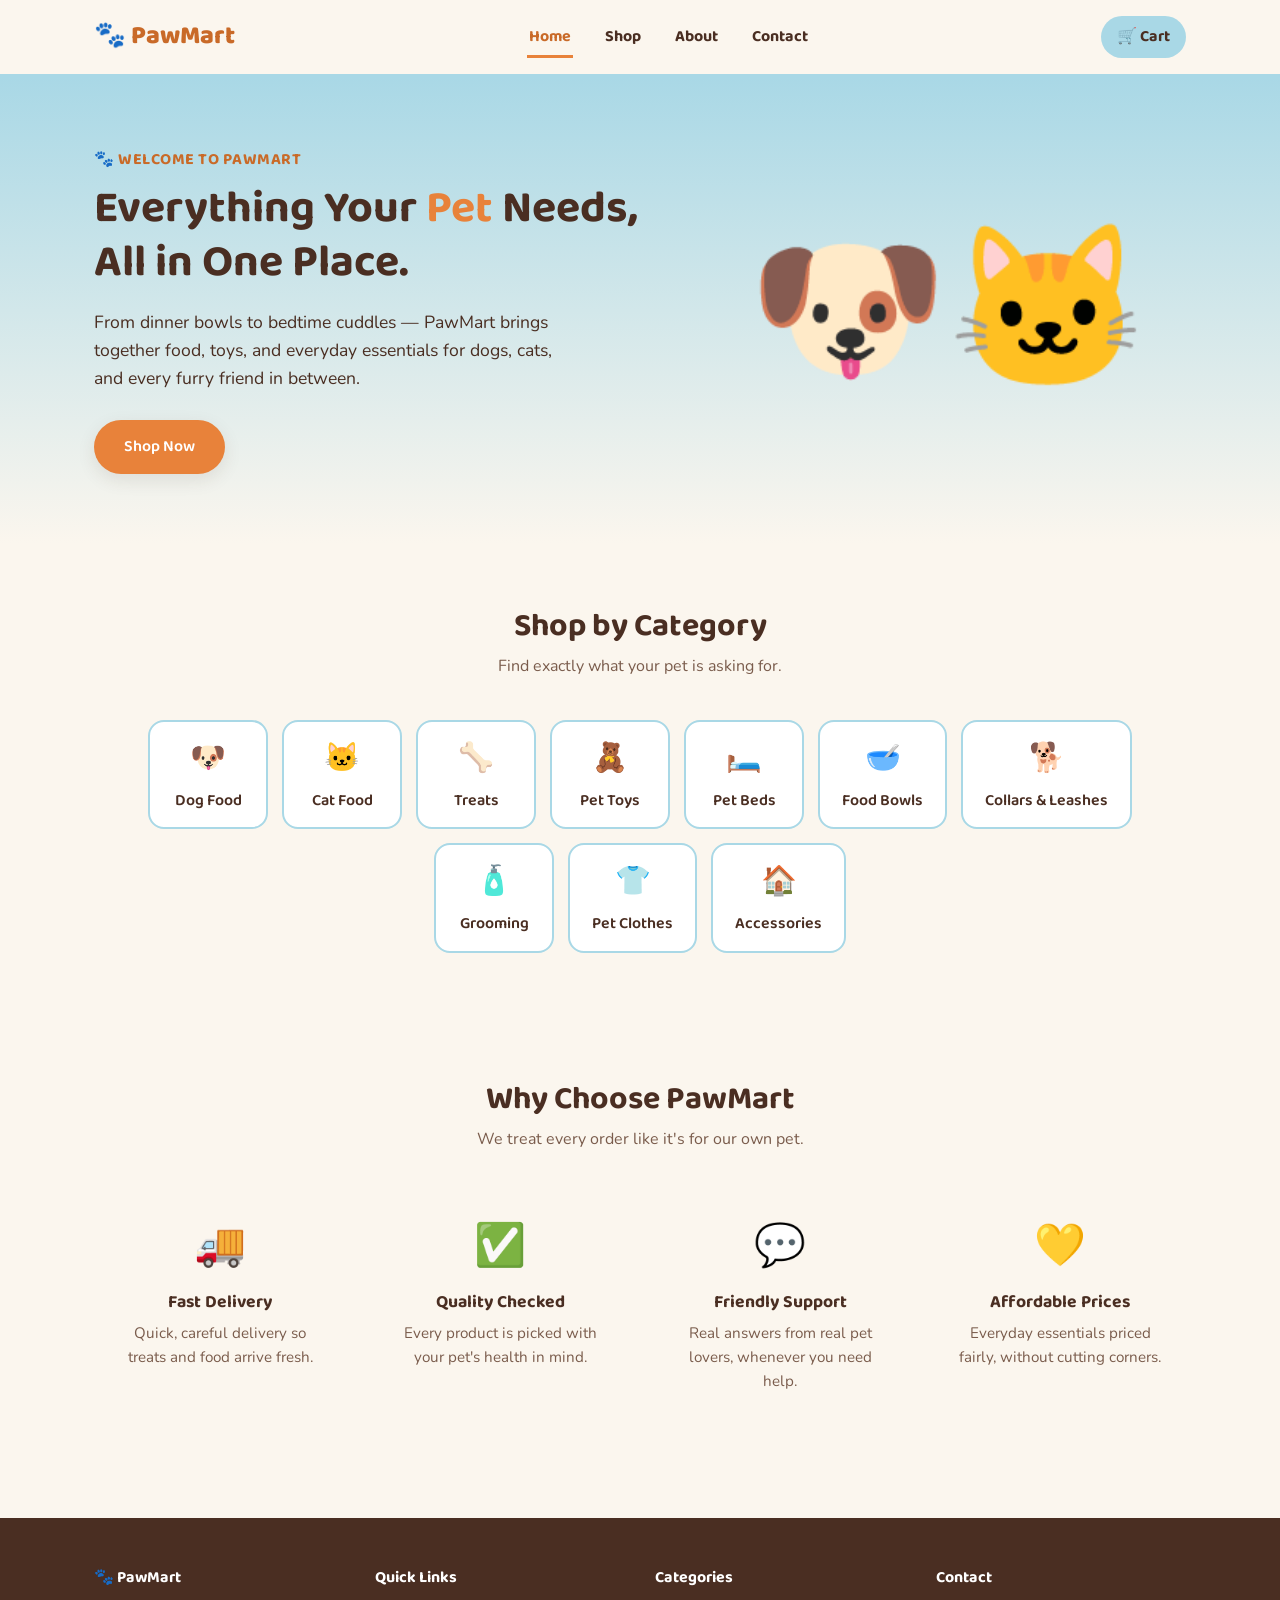
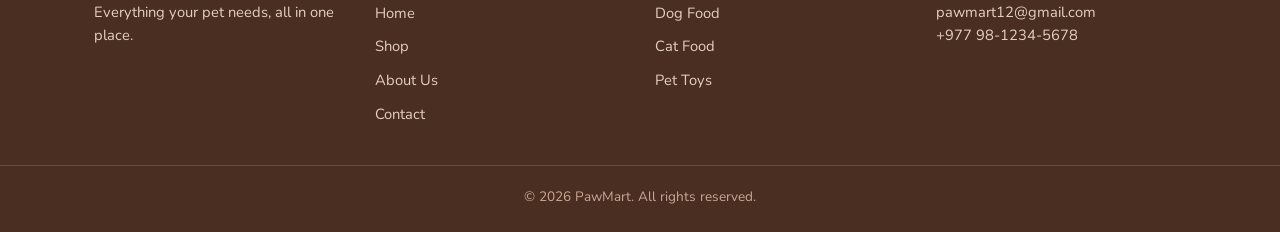
==== pawmart/index.html @ b9781768 "neharika" ====
<!DOCTYPE html>
<html lang="en">
<head>
<meta charset="UTF-8">
<meta name="viewport" content="width=device-width, initial-scale=1.0">
<title>PawMart — Everything Your Pet Needs</title>
<link rel="stylesheet" href="css/style.css">
</head>
<body>

<nav class="navbar">
  <div class="container">
    <a href="index.html" class="logo">🐾 PawMart</a>
    <ul class="nav-links">
      <li><a href="index.html" class="active">Home</a></li>
      <li><a href="products.html">Shop</a></li>
      <li><a href="about.html">About</a></li>
      <li><a href="contact.html">Contact</a></li>
    </ul>
    <a href="cart.html" class="nav-cart">🛒 Cart</a>
    <button class="nav-toggle" aria-label="Toggle menu">☰</button>
  </div>
</nav>

<section class="hero">
  <div class="container">
    <div class="hero-copy">
      <span class="hero-eyebrow">🐾 WELCOME TO PAWMART</span>
      <h1>Everything Your <span>Pet</span> Needs, All in One Place.</h1>
      <p>From dinner bowls to bedtime cuddles — PawMart brings together food, toys, and everyday essentials for dogs, cats, and every furry friend in between.</p>
      <a href="products.html" class="btn btn-primary">Shop Now</a>
    </div>
    <div class="hero-visual">🐶🐱</div>
  </div>
</section>

<section class="section">
  <div class="container">
    <h2 class="section-title">Shop by Category</h2>
    <p class="section-subtitle">Find exactly what your pet is asking for.</p>
    <div class="categories">
      <div class="category-chip"><span class="cat-icon">🐶</span>Dog Food</div>
      <div class="category-chip"><span class="cat-icon">🐱</span>Cat Food</div>
      <div class="category-chip"><span class="cat-icon">🦴</span>Treats</div>
      <div class="category-chip"><span class="cat-icon">🧸</span>Pet Toys</div>
      <div class="category-chip"><span class="cat-icon">🛏️</span>Pet Beds</div>
      <div class="category-chip"><span class="cat-icon">🥣</span>Food Bowls</div>
      <div class="category-chip"><span class="cat-icon">🐕</span>Collars & Leashes</div>
      <div class="category-chip"><span class="cat-icon">🧴</span>Grooming</div>
      <div class="category-chip"><span class="cat-icon">👕</span>Pet Clothes</div>
      <div class="category-chip"><span class="cat-icon">🏠</span>Accessories</div>
    </div>
  </div>
</section>



<section class="section">
  <div class="container">
    <h2 class="section-title">Why Choose PawMart</h2>
    <p class="section-subtitle">We treat every order like it's for our own pet.</p>
    <div class="features">
      <div class="feature-card">
        <div class="feature-icon">🚚</div>
        <h3>Fast Delivery</h3>
        <p>Quick, careful delivery so treats and food arrive fresh.</p>
      </div>
      <div class="feature-card">
        <div class="feature-icon">✅</div>
        <h3>Quality Checked</h3>
        <p>Every product is picked with your pet's health in mind.</p>
      </div>
      <div class="feature-card">
        <div class="feature-icon">💬</div>
        <h3>Friendly Support</h3>
        <p>Real answers from real pet lovers, whenever you need help.</p>
      </div>
      <div class="feature-card">
        <div class="feature-icon">💛</div>
        <h3>Affordable Prices</h3>
        <p>Everyday essentials priced fairly, without cutting corners.</p>
      </div>
    </div>
  </div>
</section>

<footer class="footer">
  <div class="container">
    <div>
      <h4>🐾 PawMart</h4>
      <p>Everything your pet needs, all in one place.</p>
    </div>
    <div>
      <h4>Quick Links</h4>
      <ul>
        <li><a href="index.html">Home</a></li>
        <li><a href="products.html">Shop</a></li>
        <li><a href="about.html">About Us</a></li>
        <li><a href="contact.html">Contact</a></li>
      </ul>
    </div>
    <div>
      <h4>Categories</h4>
      <ul>
        <li><a href="products.html">Dog Food</a></li>
        <li><a href="products.html">Cat Food</a></li>
        <li><a href="products.html">Pet Toys</a></li>
      </ul>
    </div>
    <div>
      <h4>Contact</h4>
      <p>pawmart12@gmail.com</p>
      <p>+977 98-1234-5678</p>
    </div>
  </div>
  <div class="footer-bottom">© 2026 PawMart. All rights reserved.</div>
</footer>

<script src="js/script.js"></script>
</body>
</html>
---- pawmart/css/style.css ----
/* ==========================================================================
   1. Variables & Global Reset
   ========================================================================== */
@import url('https://fonts.googleapis.com/css2?family=Baloo+2:wght@500;600;700;800&family=Nunito:wght@400;600;700;800&display=swap');

:root {
  --color-primary: #E8823A;
  --color-primary-dark: #C96A28;
  --color-bg: #FBF6EE;
  --color-secondary: #A9D8E6;
  --color-secondary-dark: #7FBFD3;
  --color-text: #4A2E22;
  --color-white: #FFFFFF;
  --radius: 16px;
  --shadow: 0 6px 18px rgba(74, 46, 34, 0.10);
  --shadow-hover: 0 10px 24px rgba(74, 46, 34, 0.16);
}

*,
*::before,
*::after {
  box-sizing: border-box;
  margin: 0;
  padding: 0;
}

html {
  scroll-behavior: smooth;
}

body {
  font-family: 'Nunito', sans-serif;
  background-color: var(--color-bg);
  color: var(--color-text);
  line-height: 1.6;
}

h1, h2, h3, h4 {
  font-family: 'Baloo 2', sans-serif;
  font-weight: 700;
  line-height: 1.2;
}

a {
  color: inherit;
  text-decoration: none;
}

ul {
  list-style: none;
}

img, svg {
  display: block;
  max-width: 100%;
}

.container {
  max-width: 1140px;
  margin: 0 auto;
  padding: 0 24px;
}

/* ==========================================================================
   2. Buttons
   ========================================================================== */
.btn {
  display: inline-block;
  padding: 14px 30px;
  border: none;
  border-radius: 999px;
  font-family: 'Baloo 2', sans-serif;
  font-size: 1rem;
  font-weight: 600;
  cursor: pointer;
  transition: transform 0.15s ease, box-shadow 0.15s ease, background-color 0.15s ease;
}

.btn:focus-visible {
  outline: 3px solid var(--color-secondary-dark);
  outline-offset: 2px;
}

.btn-primary {
  background-color: var(--color-primary);
  color: var(--color-white);
  box-shadow: var(--shadow);
}

.btn-primary:hover {
  background-color: var(--color-primary-dark);
  box-shadow: var(--shadow-hover);
  transform: translateY(-2px);
}

.btn-outline {
  background-color: transparent;
  color: var(--color-primary);
  border: 2px solid var(--color-primary);
}

.btn-outline:hover {
  background-color: var(--color-primary);
  color: var(--color-white);
}

.btn-small {
  width: 100%;
  padding: 9px 18px;
  font-size: 0.9rem;
}

/* ==========================================================================
   3. Navigation Bar
   ========================================================================== */
.navbar {
  position: sticky;
  top: 0;
  z-index: 100;
  background-color: var(--color-bg);
  border-bottom: 3px solid var(--color-secondary);
}

.navbar .container {
  position: relative;
  display: flex;
  align-items: center;
  justify-content: space-between;
  padding-top: 16px;
  padding-bottom: 16px;
}

.logo {
  display: flex;
  align-items: center;
  gap: 6px;
  font-family: 'Baloo 2', sans-serif;
  font-size: 1.6rem;
  font-weight: 800;
  color: var(--color-primary-dark);
}

.nav-links {
  display: flex;
  gap: 30px;
  font-family: 'Baloo 2', sans-serif;
  font-weight: 700;
}

.nav-links a {
  padding: 6px 2px;
  border-bottom: 3px solid transparent;
  transition: border-color 0.15s ease, color 0.15s ease;
}

.nav-links a:hover,
.nav-links a.active {
  border-color: var(--color-primary);
  color: var(--color-primary-dark);
}

.nav-cart {
  display: flex;
  align-items: center;
  gap: 8px;
  padding: 8px 16px;
  border-radius: 999px;
  background-color: var(--color-secondary);
  font-family: 'Baloo 2', sans-serif;
  font-weight: 700;
}

.nav-toggle {
  display: none;
}

@media (max-width: 760px) {
  .nav-links {
    display: none;
  }

  .nav-toggle {
    display: block;
    border: none;
    background: none;
    font-size: 1.6rem;
    cursor: pointer;
  }

  .navbar.open .nav-links {
    position: absolute;
    top: 100%;
    right: 0;
    left: 0;
    display: flex;
    flex-direction: column;
    gap: 16px;
    padding: 20px 24px;
    background-color: var(--color-bg);
    border-bottom: 3px solid var(--color-secondary);
  }
}

/* ==========================================================================
   4. Hero & Common Sections
   ========================================================================== */
.hero {
  padding: 70px 0;
  background: linear-gradient(180deg, var(--color-secondary) 0%, var(--color-bg) 100%);
}

.hero .container {
  display: flex;
  flex-wrap: wrap;
  align-items: center;
  gap: 40px;
}

.hero-copy {
  flex: 1 1 420px;
}

.hero-eyebrow {
  display: block;
  margin-bottom: 10px;
  font-family: 'Baloo 2', sans-serif;
  font-weight: 700;
  letter-spacing: 0.5px;
  color: var(--color-primary-dark);
}

.hero h1 {
  margin-bottom: 18px;
  font-size: 2.8rem;
  color: var(--color-text);
}

.hero h1 span {
  color: var(--color-primary);
}

.hero p {
  max-width: 480px;
  margin-bottom: 28px;
  font-size: 1.1rem;
}

.hero-visual {
  flex: 1 1 320px;
  font-size: 10rem;
  line-height: 1;
  text-align: center;
}

.section {
  padding: 64px 0;
}

.section-title {
  margin-bottom: 8px;
  font-size: 2rem;
  text-align: center;
}

.section-subtitle {
  margin-bottom: 40px;
  color: #7A5C4C;
  text-align: center;
}

/* ==========================================================================
   5. Categories & Products
   ========================================================================== */
.categories {
  display: flex;
  flex-wrap: wrap;
  justify-content: center;
  gap: 14px;
}

.category-chip {
  min-width: 120px;
  padding: 14px 22px;
  border: 2px solid var(--color-secondary);
  border-radius: var(--radius);
  background-color: var(--color-white);
  font-family: 'Baloo 2', sans-serif;
  font-weight: 600;
  text-align: center;
  cursor: pointer;
  transition: all 0.15s ease;
}

.category-chip .cat-icon {
  display: block;
  margin-bottom: 6px;
  font-size: 1.8rem;
}

.category-chip:hover,
.category-chip.active {
  border-color: var(--color-primary);
  background-color: #FFF3E9;
  transform: translateY(-3px);
}

.filter-bar {
  display: flex;
  flex-wrap: wrap;
  justify-content: center;
  gap: 12px;
  margin-bottom: 36px;
}

.filter-btn {
  padding: 8px 18px;
  border: 2px solid var(--color-secondary);
  border-radius: 999px;
  background-color: var(--color-white);
  font-family: 'Baloo 2', sans-serif;
  font-weight: 600;
  cursor: pointer;
}

.filter-btn.active,
.filter-btn:hover {
  border-color: var(--color-primary);
  background-color: var(--color-primary);
  color: var(--color-white);
}

.product-grid {
  display: grid;
  grid-template-columns: repeat(auto-fill, minmax(230px, 1fr));
  gap: 24px;
}

.product-card {
  display: flex;
  flex-direction: column;
  overflow: hidden;
  border-radius: var(--radius);
  background-color: var(--color-white);
  box-shadow: var(--shadow);
  transition: transform 0.15s ease, box-shadow 0.15s ease;
}

.product-card:hover {
  box-shadow: var(--shadow-hover);
  transform: translateY(-4px);
}

.product-thumb {
  padding: 30px 0;
  background-color: var(--color-secondary);
  font-size: 4.5rem;
  text-align: center;
}

.product-info {
  display: flex;
  flex: 1;
  flex-direction: column;
  gap: 6px;
  padding: 16px 18px 20px;
}

.product-cat {
  font-size: 0.78rem;
  font-weight: 700;
  letter-spacing: 0.5px;
  text-transform: uppercase;
  color: var(--color-primary-dark);
}

.product-name {
  font-family: 'Baloo 2', sans-serif;
  font-size: 1.05rem;
}

.product-price {
  margin: 4px 0 10px;
  font-size: 1.15rem;
  font-weight: 800;
  color: var(--color-text);
}

.product-info .btn {
  margin-top: auto;
}

.product-name-link:hover {
  color: var(--color-primary-dark);
}

.features {
  display: grid;
  grid-template-columns: repeat(auto-fit, minmax(220px, 1fr));
  gap: 28px;
}

.feature-card {
  padding: 20px;
  text-align: center;
}

.feature-icon {
  margin-bottom: 12px;
  font-size: 2.6rem;
}

.feature-card h3 {
  margin-bottom: 8px;
  font-size: 1.1rem;
}

.feature-card p {
  font-size: 0.95rem;
  color: #7A5C4C;
}

/* ==========================================================================
   6. Product Detail Page
   ========================================================================== */
.page-header {
  padding: 44px 0;
  background-color: var(--color-secondary);
  text-align: center;
}

.page-header h1 {
  font-size: 2.2rem;
}

.page-header p {
  margin-top: 8px;
  color: #3F5A62;
}

.product-detail {
  display: flex;
  flex-wrap: wrap;
  align-items: flex-start;
  gap: 50px;
}

.product-detail-image {
  flex: 1 1 320px;
  padding: 60px 0;
  border-radius: var(--radius);
  background-color: var(--color-secondary);
  font-size: 9rem;
  text-align: center;
}

.product-detail-info {
  flex: 1 1 360px;
}

.product-detail-info .product-cat {
  display: block;
  margin-bottom: 8px;
}

.product-detail-info h1 {
  margin-bottom: 10px;
  font-size: 2rem;
}

.product-detail-price {
  margin-bottom: 18px;
  font-size: 1.8rem;
  font-weight: 800;
}

.product-detail-desc {
  margin-bottom: 24px;
  color: #5C4234;
}

.qty-row {
  display: flex;
  align-items: center;
  gap: 14px;
  margin-bottom: 24px;
}

.qty-row label {
  font-family: 'Baloo 2', sans-serif;
  font-weight: 700;
}

.qty-control {
  display: flex;
  align-items: center;
  overflow: hidden;
  border: 2px solid var(--color-secondary);
  border-radius: 999px;
}

.qty-control button {
  width: 36px;
  height: 36px;
  border: none;
  background-color: var(--color-secondary);
  font-size: 1.1rem;
  cursor: pointer;
}

.qty-control input {
  width: 48px;
  border: none;
  font-family: 'Nunito', sans-serif;
  font-size: 1rem;
  font-weight: 700;
  text-align: center;
}

/* ==========================================================================
   7. About, Contact & Components
   ========================================================================== */
.about-story {
  display: flex;
  flex-wrap: wrap;
  align-items: center;
  gap: 40px;
}

.about-story-visual {
  flex: 1 1 280px;
  font-size: 7rem;
  text-align: center;
}

.about-story-copy {
  flex: 2 1 400px;
}

.about-story-copy p {
  margin-bottom: 14px;
  color: #5C4234;
}

.mission-grid {
  display: grid;
  grid-template-columns: repeat(auto-fit, minmax(240px, 1fr));
  gap: 24px;
}

.mission-card {
  padding: 26px;
  border-radius: var(--radius);
  background-color: var(--color-white);
  box-shadow: var(--shadow);
}

.mission-card .feature-icon {
  margin-bottom: 10px;
}

.team-grid {
  display: grid;
  grid-template-columns: repeat(auto-fit, minmax(180px, 1fr));
  gap: 24px;
}

.team-card {
  text-align: center;
}

.team-avatar {
  display: flex;
  align-items: center;
  justify-content: center;
  width: 110px;
  height: 110px;
  margin: 0 auto 12px;
  border-radius: 50%;
  background-color: var(--color-secondary);
  font-size: 3rem;
}

.team-card h3 {
  font-size: 1rem;
}

.team-card p {
  font-size: 0.85rem;
  color: #7A5C4C;
}

.contact-layout {
  display: flex;
  flex-wrap: wrap;
  gap: 44px;
}

.contact-form {
  flex: 1 1 380px;
  padding: 30px;
  border-radius: var(--radius);
  background-color: var(--color-white);
  box-shadow: var(--shadow);
}

.contact-info {
  flex: 1 1 300px;
}

.form-group {
  margin-bottom: 18px;
}

.form-group label {
  display: block;
  margin-bottom: 6px;
  font-family: 'Baloo 2', sans-serif;
  font-weight: 700;
}

.form-group input,
.form-group textarea {
  width: 100%;
  padding: 12px 14px;
  border: 2px solid var(--color-secondary);
  border-radius: 10px;
  background-color: var(--color-bg);
  font-family: 'Nunito', sans-serif;
  font-size: 1rem;
}

.form-group textarea {
  min-height: 110px;
  resize: vertical;
}

.form-group input:focus,
.form-group textarea:focus {
  outline: none;
  border-color: var(--color-primary);
}

.info-item {
  display: flex;
  align-items: flex-start;
  gap: 14px;
  margin-bottom: 20px;
}

.info-item .icon {
  font-size: 1.6rem;
}

.info-item h4 {
  margin-bottom: 2px;
  font-size: 0.95rem;
}

.info-item p {
  font-size: 0.92rem;
  color: #5C4234;
}

.faq-item {
  margin-bottom: 16px;
  border-radius: 12px;
  background-color: var(--color-white);
  box-shadow: var(--shadow);
}

.faq-question {
  display: flex;
  align-items: center;
  justify-content: space-between;
  width: 100%;
  padding: 16px 20px;
  border: none;
  background: none;
  font-family: 'Baloo 2', sans-serif;
  font-size: 1rem;
  font-weight: 700;
  text-align: left;
  cursor: pointer;
}

.faq-answer {
  max-height: 0;
  overflow: hidden;
  padding: 0 20px;
  color: #5C4234;
  transition: max-height 0.2s ease, padding 0.2s ease;
}

.faq-item.open .faq-answer {
  max-height: 200px;
  padding: 0 20px 18px;
}

.faq-item.open .faq-icon {
  transform: rotate(45deg);
}

.faq-icon {
  font-size: 1.2rem;
  color: var(--color-primary);
  transition: transform 0.2s ease;
}

/* ==========================================================================
   8. Cart & Tables
   ========================================================================== */
.cart-table {
  width: 100%;
  border-collapse: collapse;
  overflow: hidden;
  border-radius: var(--radius);
  background-color: var(--color-white);
  box-shadow: var(--shadow);
}

.cart-table th {
  padding: 14px 16px;
  background-color: var(--color-secondary);
  font-family: 'Baloo 2', sans-serif;
  text-align: left;
}

.cart-table td {
  padding: 16px;
  border-bottom: 1px solid #F1E6DA;
}

.cart-product {
  display: flex;
  align-items: center;
  gap: 14px;
}

.cart-thumb {
  padding: 8px 12px;
  border-radius: 10px;
  background-color: var(--color-bg);
  font-size: 2.2rem;
}

.cart-qty {
  width: 60px;
  padding: 6px 8px;
  border: 2px solid var(--color-secondary);
  border-radius: 8px;
  text-align: center;
}

.remove-link {
  font-weight: 700;
  color: var(--color-primary-dark);
  cursor: pointer;
}

.cart-summary {
  max-width: 360px;
  margin-top: 30px;
  margin-left: auto;
  padding: 24px;
  border-radius: var(--radius);
  background-color: var(--color-white);
  box-shadow: var(--shadow);
}

.cart-summary-row {
  display: flex;
  justify-content: space-between;
  margin-bottom: 12px;
}

.cart-summary-row.total {
  margin-top: 12px;
  padding-top: 12px;
  border-top: 2px dashed var(--color-secondary);
  font-size: 1.2rem;
  font-weight: 800;
}

.cart-summary .btn {
  width: 100%;
  margin-top: 10px;
}

.empty-note {
  padding: 40px 0;
  color: #7A5C4C;
  text-align: center;
}

/* ==========================================================================
   9. Footer
   ========================================================================== */
.footer {
  margin-top: 40px;
  padding: 50px 0 24px;
  background-color: var(--color-text);
  color: #F3E7DD;
}

.footer .container {
  display: grid;
  grid-template-columns: repeat(auto-fit, minmax(200px, 1fr));
  gap: 30px;
  margin-bottom: 30px;
}

.footer h4 {
  margin-bottom: 14px;
  font-size: 1rem;
  color: var(--color-white);
}

.footer a,
.footer p {
  font-size: 0.92rem;
  color: #E4CFC0;
}

.footer ul li {
  margin-bottom: 8px;
}

.footer ul li a:hover {
  color: var(--color-primary);
}

.footer-bottom {
  padding-top: 20px;
  border-top: 1px solid #6b4a38;
  font-size: 0.85rem;
  color: #C9A794;
  text-align: center;
}

/* ==========================================================================
   10. Utilities
   ========================================================================== */
.text-center {
  text-align: center;
}

.mt-24 {
  margin-top: 24px;
}
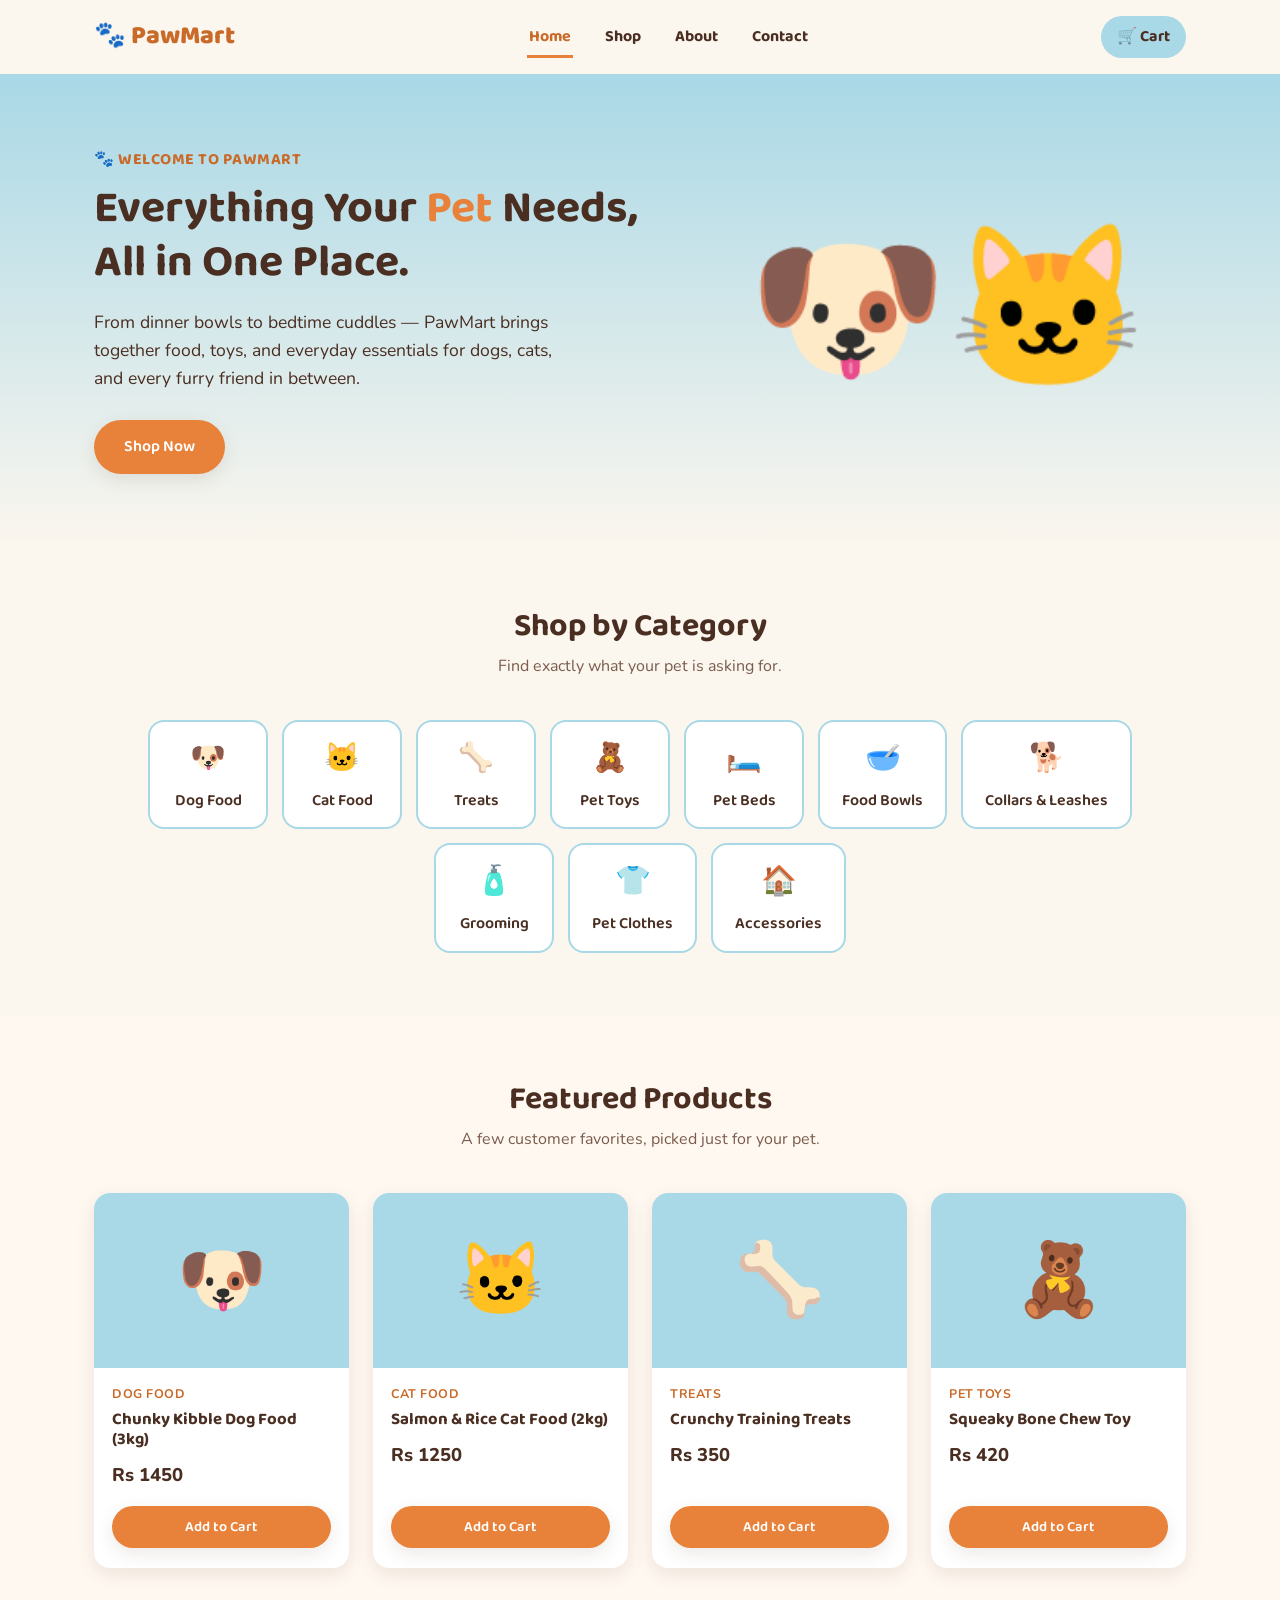
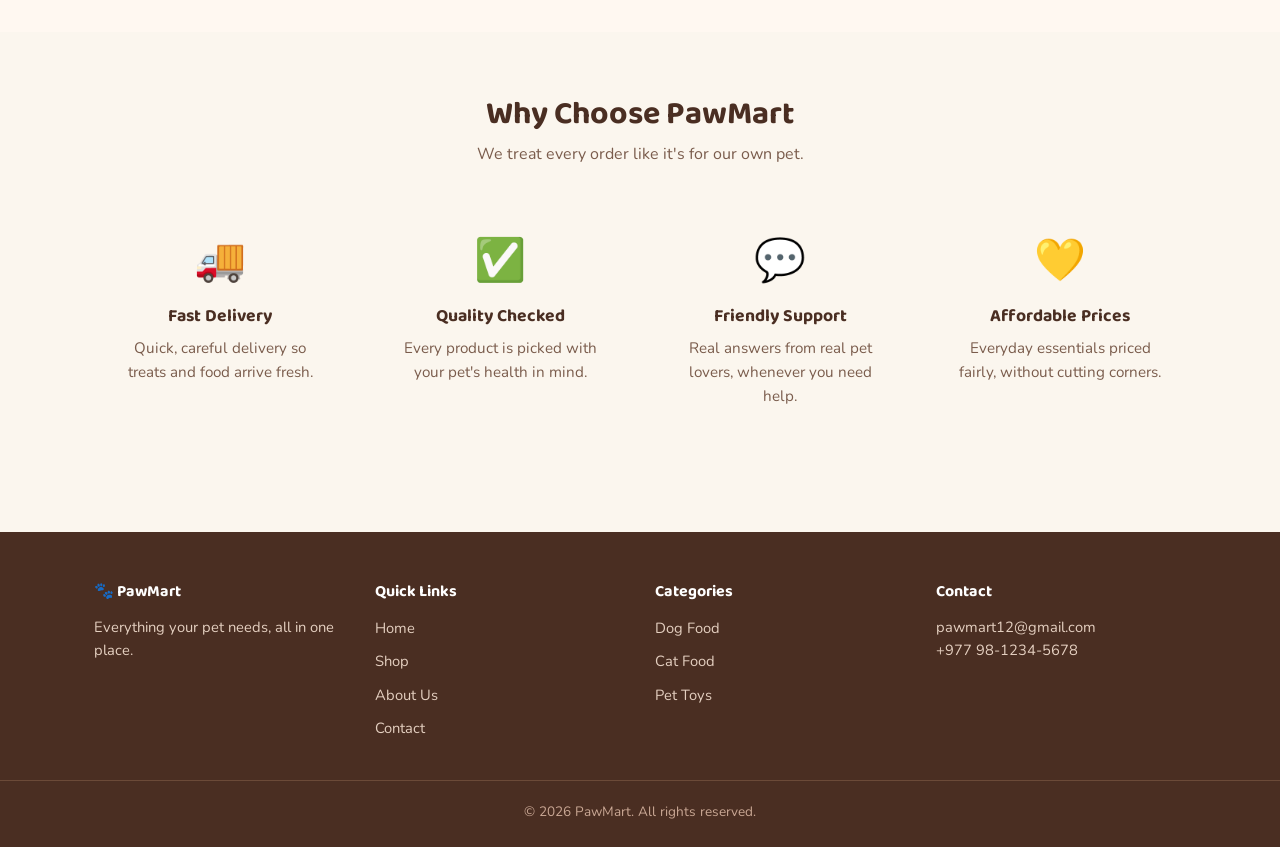
==== commit b7392336: "neharika" ====
--- a/pawmart/index.html
+++ b/pawmart/index.html
@@ -53,7 +53,13 @@
   </div>
 </section>
 
-
+<section class="section" style="background:#FFF8F1;">
+  <div class="container">
+    <h2 class="section-title">Featured Products</h2>
+    <p class="section-subtitle">A few customer favorites, picked just for your pet.</p>
+    <div class="product-grid" id="featured-grid"></div>
+  </div>
+</section>
 
 <section class="section">
   <div class="container">
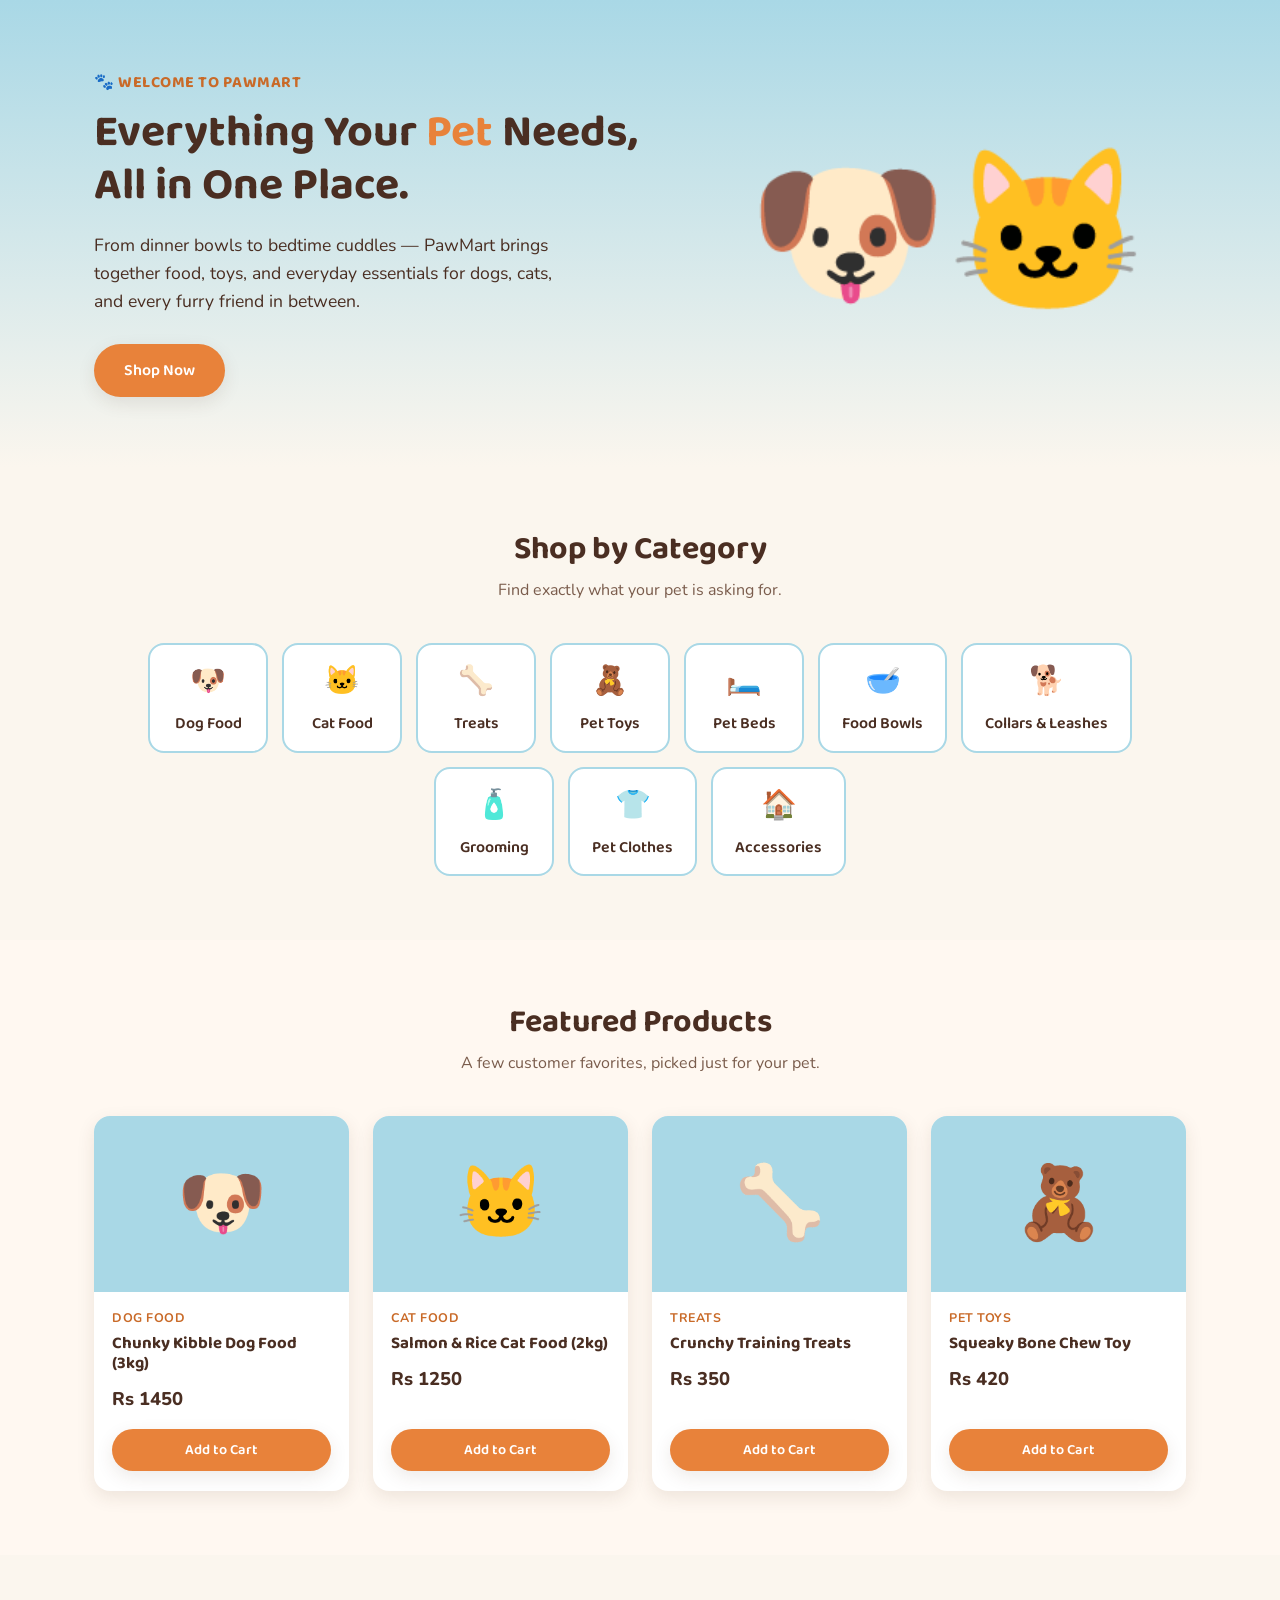
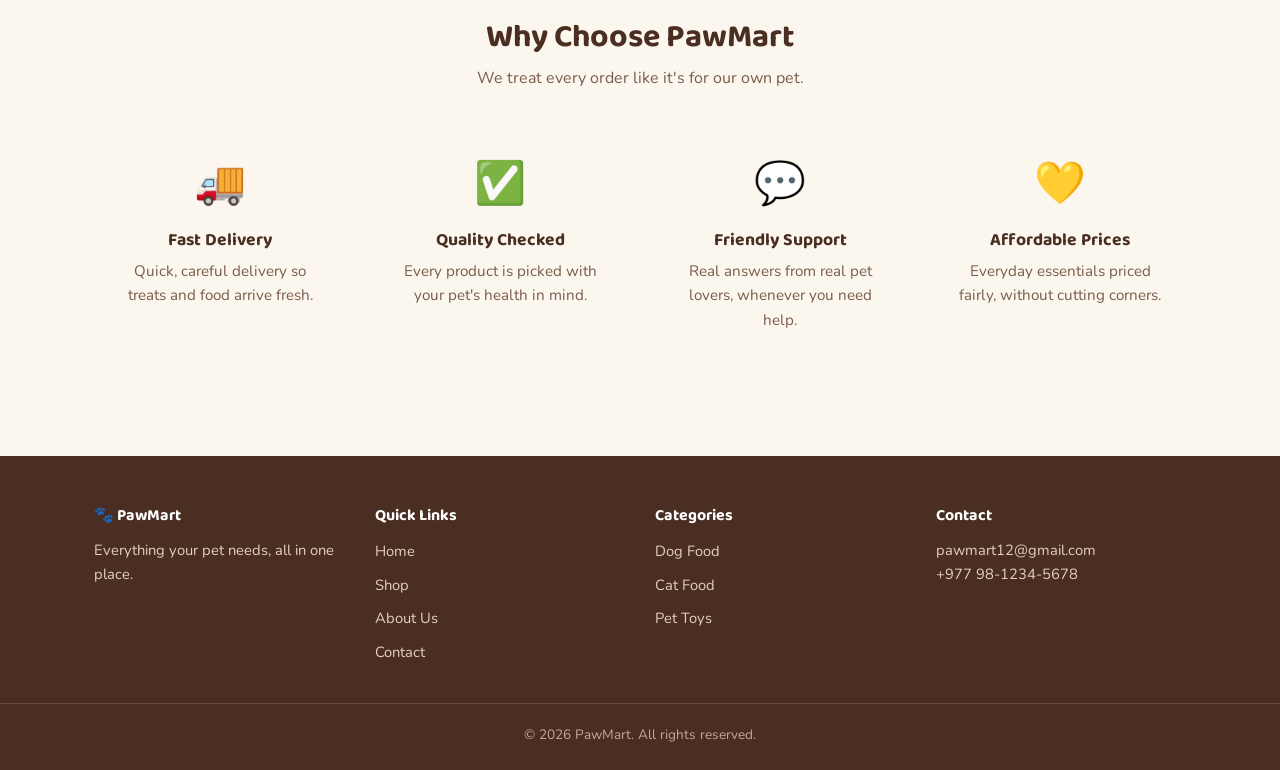
==== commit 7fb02857: "neharika" ====
--- a/pawmart/index.html
+++ b/pawmart/index.html
@@ -8,19 +8,7 @@
 </head>
 <body>
 
-<nav class="navbar">
-  <div class="container">
-    <a href="index.html" class="logo">🐾 PawMart</a>
-    <ul class="nav-links">
-      <li><a href="index.html" class="active">Home</a></li>
-      <li><a href="products.html">Shop</a></li>
-      <li><a href="about.html">About</a></li>
-      <li><a href="contact.html">Contact</a></li>
-    </ul>
-    <a href="cart.html" class="nav-cart">🛒 Cart</a>
-    <button class="nav-toggle" aria-label="Toggle menu">☰</button>
-  </div>
-</nav>
+
 
 <section class="hero">
   <div class="container">
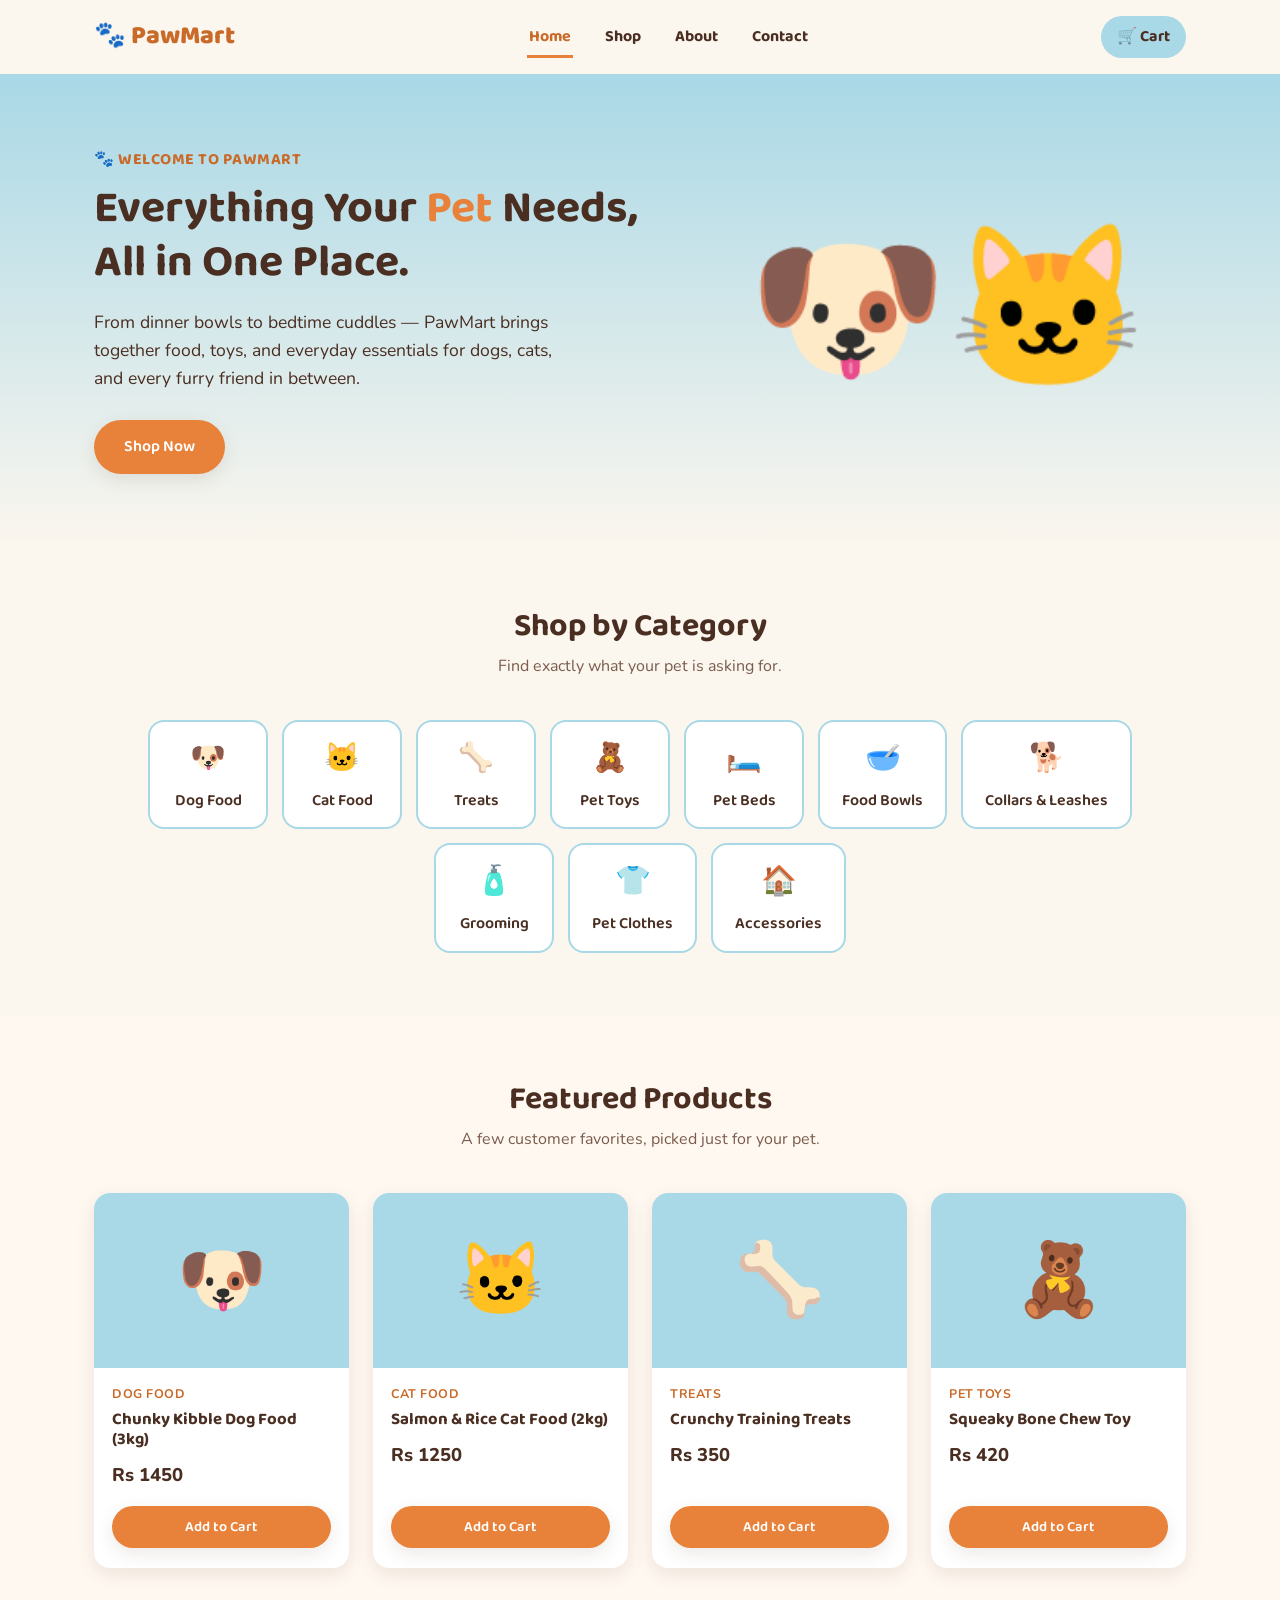
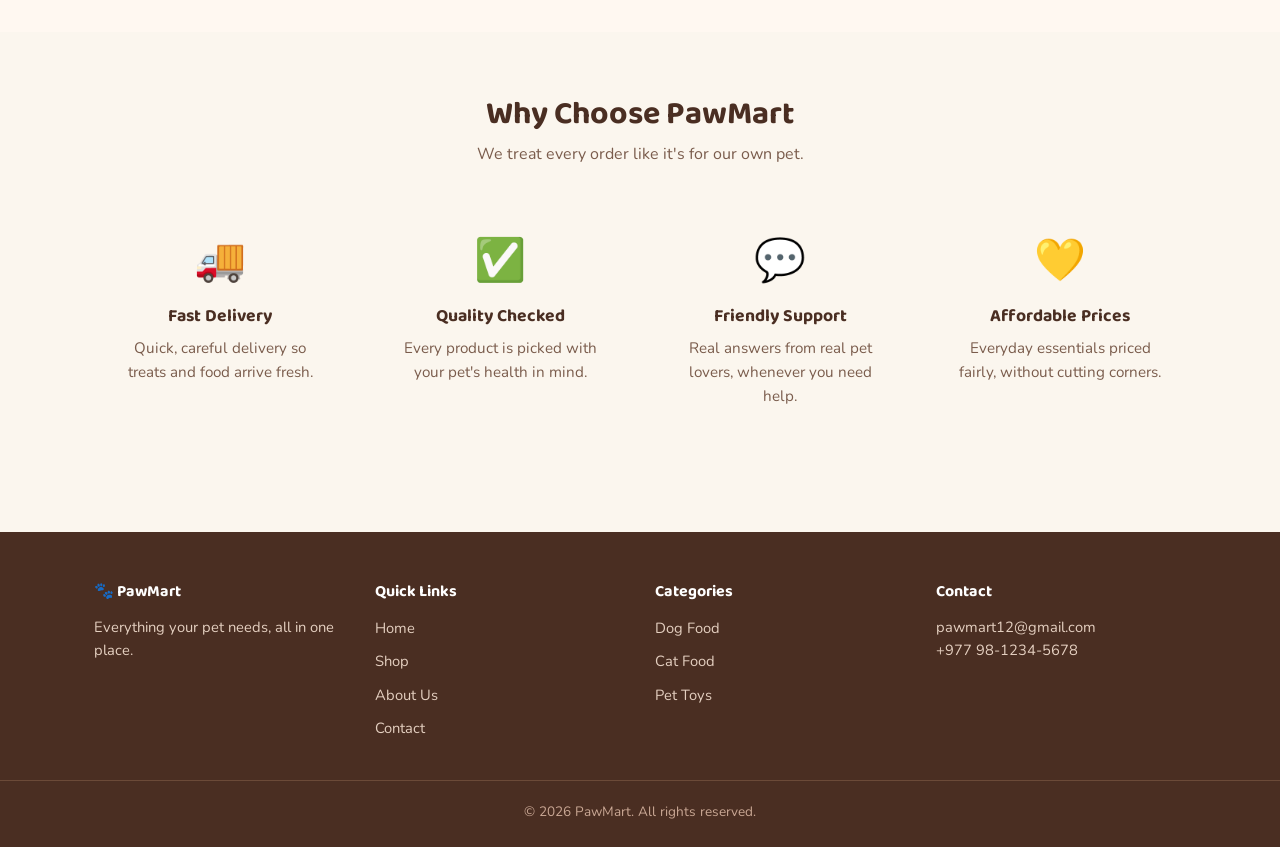
==== commit 2292e25e: "neharika" ====
--- a/pawmart/index.html
+++ b/pawmart/index.html
@@ -8,7 +8,19 @@
 </head>
 <body>
 
-
+<nav class="navbar">
+  <div class="container">
+    <a href="index.html" class="logo">🐾 PawMart</a>
+    <ul class="nav-links">
+      <li><a href="index.html" class="active">Home</a></li>
+      <li><a href="products.html">Shop</a></li>
+      <li><a href="about.html">About</a></li>
+      <li><a href="contact.html">Contact</a></li>
+    </ul>
+    <a href="cart.html" class="nav-cart">🛒 Cart</a>
+    <button class="nav-toggle" aria-label="Toggle menu">☰</button>
+  </div>
+</nav>
 
 <section class="hero">
   <div class="container">
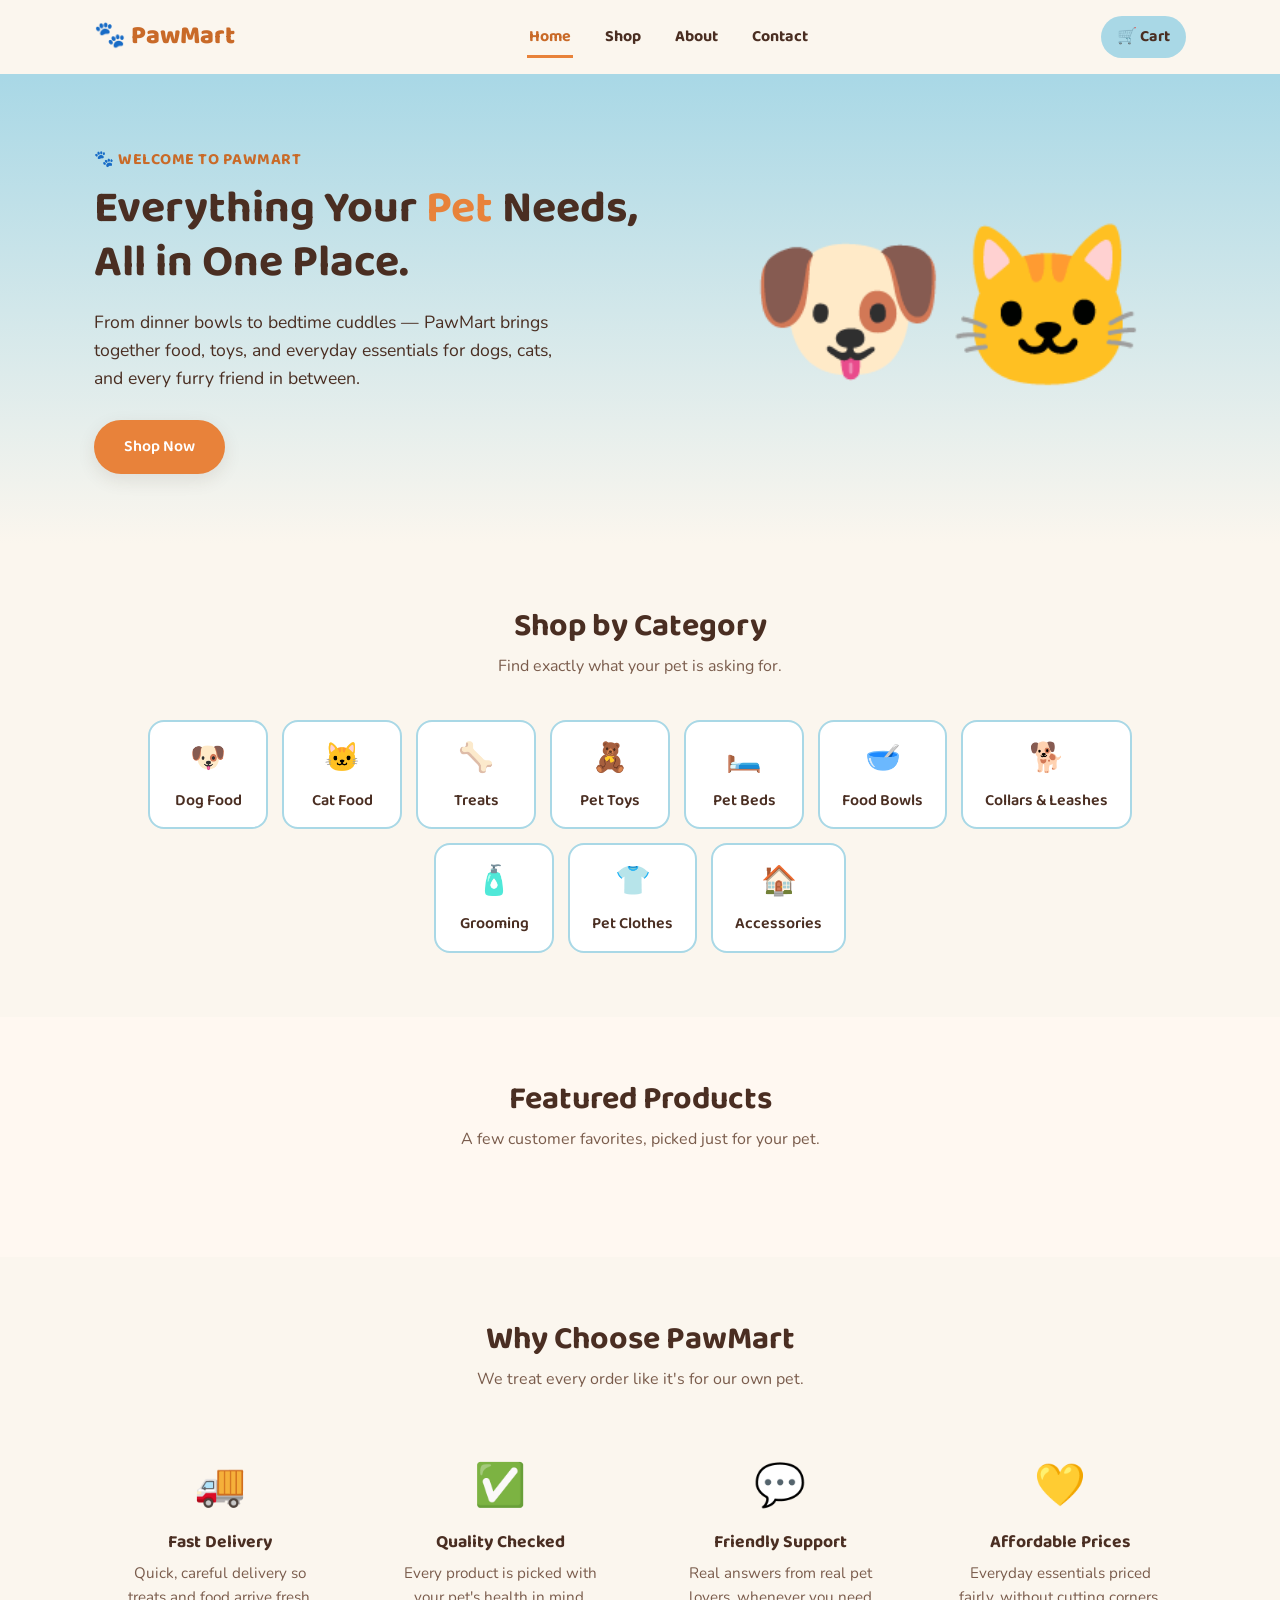
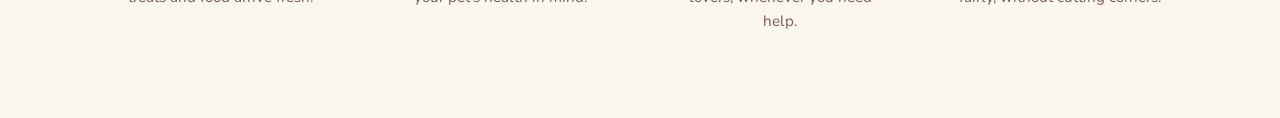
==== commit 12e6088b: "neharika" ====
--- a/pawmart/index.html
+++ b/pawmart/index.html
@@ -90,38 +90,4 @@
   </div>
 </section>
 
-<footer class="footer">
-  <div class="container">
-    <div>
-      <h4>🐾 PawMart</h4>
-      <p>Everything your pet needs, all in one place.</p>
-    </div>
-    <div>
-      <h4>Quick Links</h4>
-      <ul>
-        <li><a href="index.html">Home</a></li>
-        <li><a href="products.html">Shop</a></li>
-        <li><a href="about.html">About Us</a></li>
-        <li><a href="contact.html">Contact</a></li>
-      </ul>
-    </div>
-    <div>
-      <h4>Categories</h4>
-      <ul>
-        <li><a href="products.html">Dog Food</a></li>
-        <li><a href="products.html">Cat Food</a></li>
-        <li><a href="products.html">Pet Toys</a></li>
-      </ul>
-    </div>
-    <div>
-      <h4>Contact</h4>
-      <p>pawmart12@gmail.com</p>
-      <p>+977 98-1234-5678</p>
-    </div>
-  </div>
-  <div class="footer-bottom">© 2026 PawMart. All rights reserved.</div>
-</footer>
 
-<script src="js/script.js"></script>
-</body>
-</html>
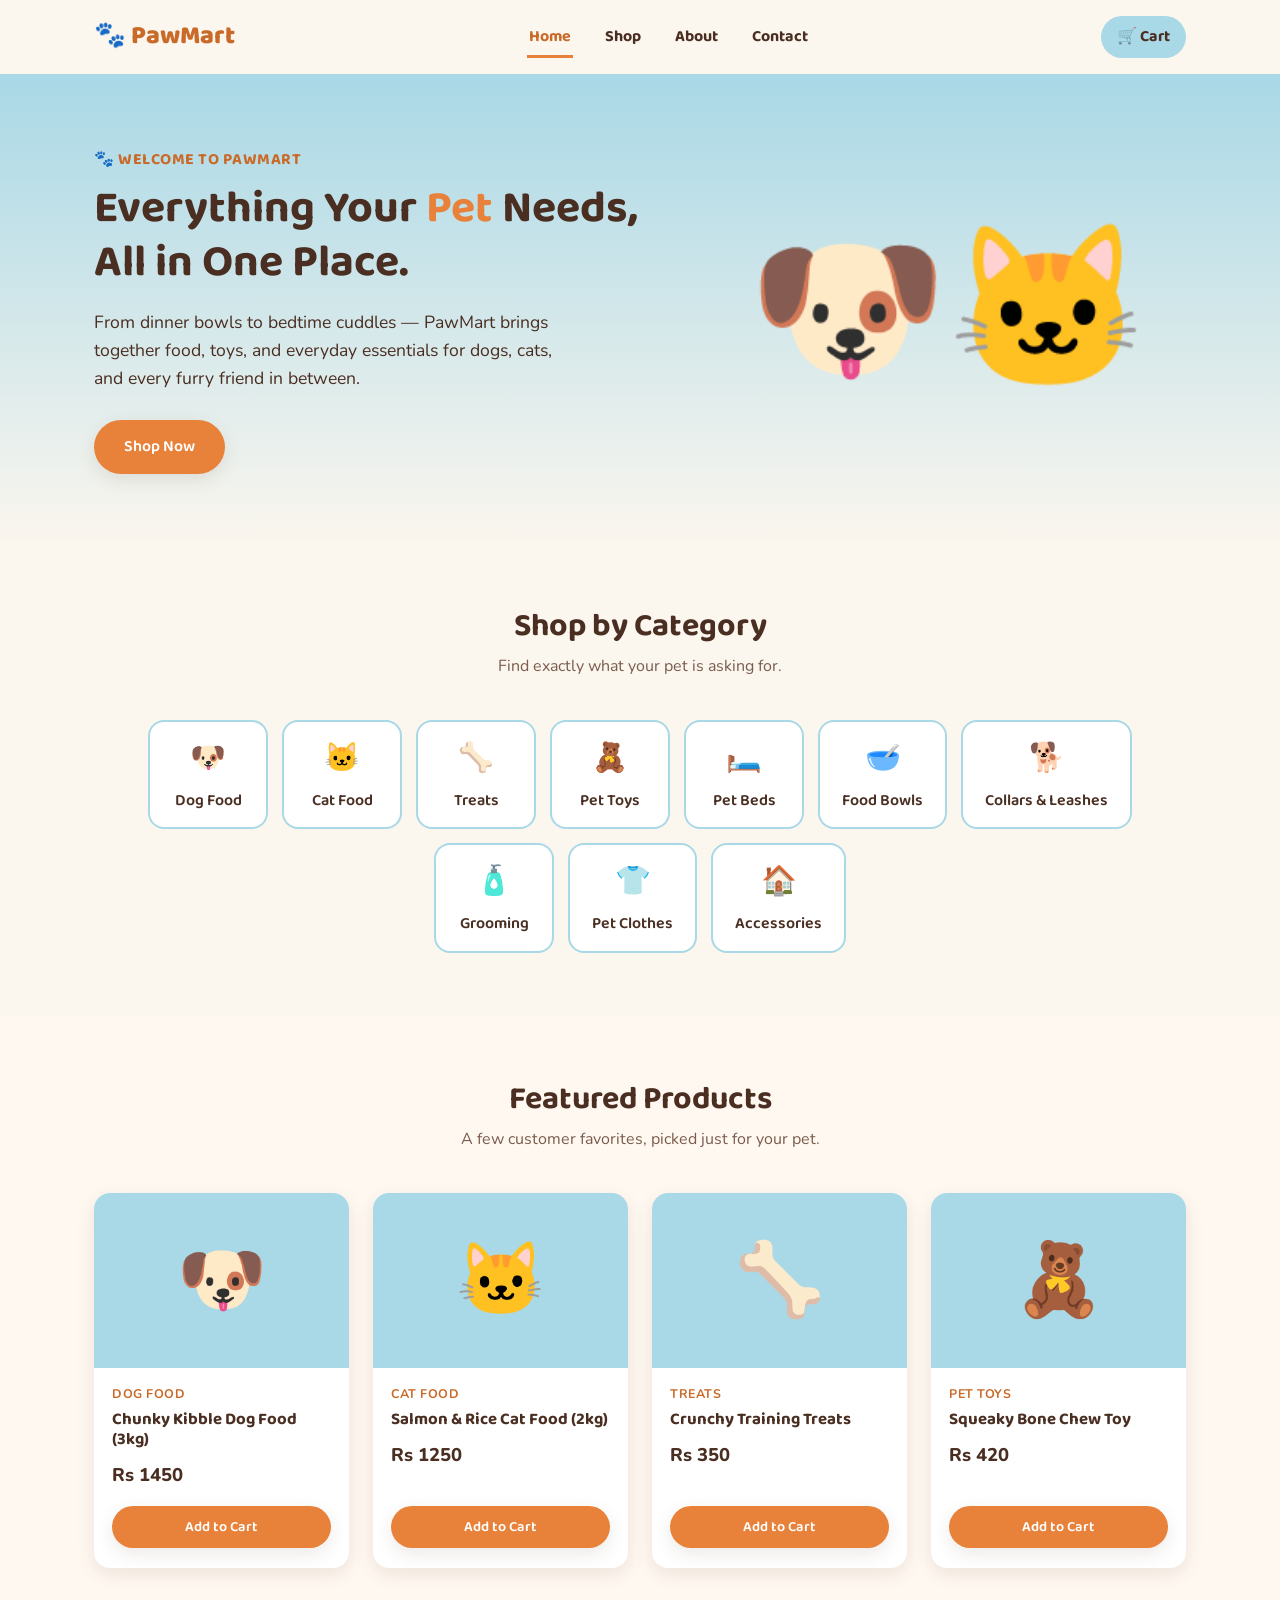
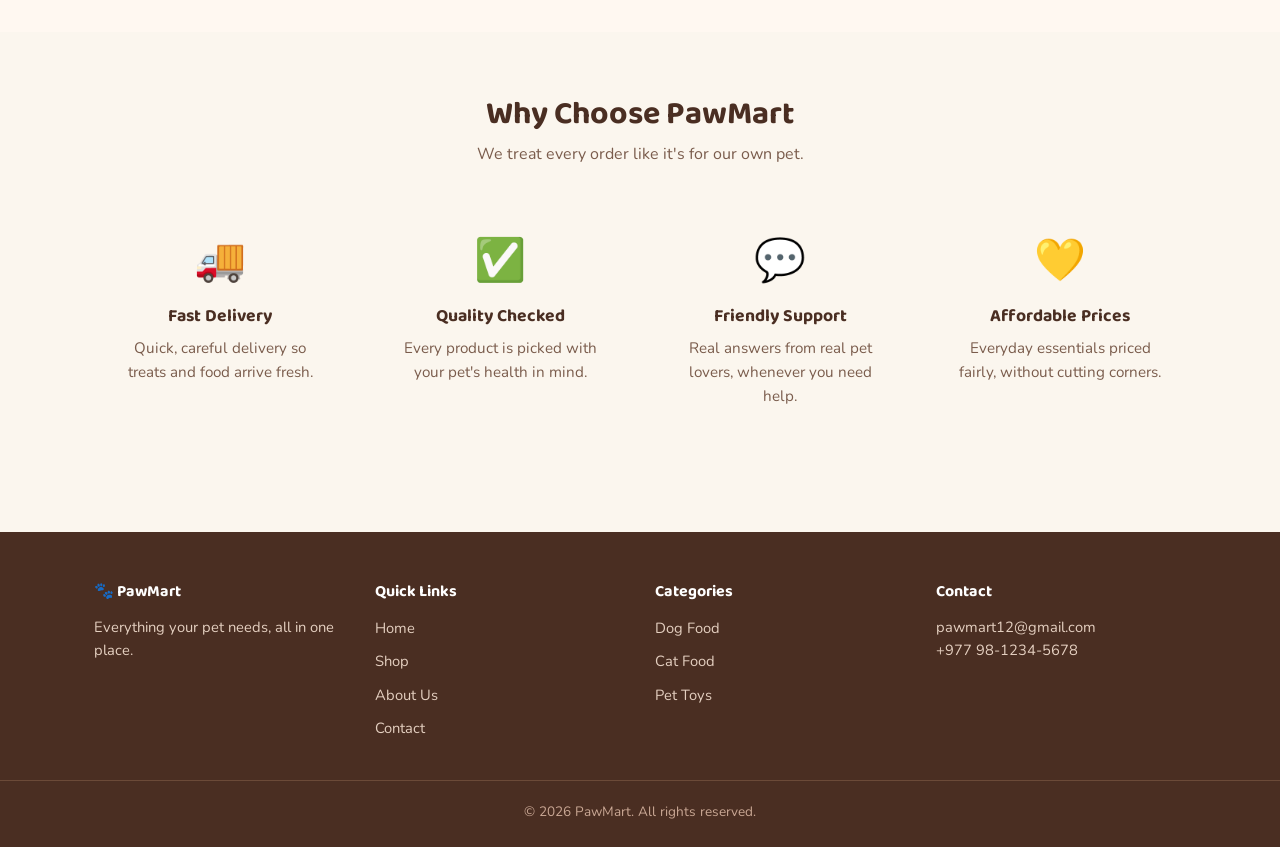
==== commit 8efaced9: "neharika" ====
--- a/pawmart/index.html
+++ b/pawmart/index.html
@@ -90,4 +90,38 @@
   </div>
 </section>
 
+<footer class="footer">
+  <div class="container">
+    <div>
+      <h4>🐾 PawMart</h4>
+      <p>Everything your pet needs, all in one place.</p>
+    </div>
+    <div>
+      <h4>Quick Links</h4>
+      <ul>
+        <li><a href="index.html">Home</a></li>
+        <li><a href="products.html">Shop</a></li>
+        <li><a href="about.html">About Us</a></li>
+        <li><a href="contact.html">Contact</a></li>
+      </ul>
+    </div>
+    <div>
+      <h4>Categories</h4>
+      <ul>
+        <li><a href="products.html">Dog Food</a></li>
+        <li><a href="products.html">Cat Food</a></li>
+        <li><a href="products.html">Pet Toys</a></li>
+      </ul>
+    </div>
+    <div>
+      <h4>Contact</h4>
+      <p>pawmart12@gmail.com</p>
+      <p>+977 98-1234-5678</p>
+    </div>
+  </div>
+  <div class="footer-bottom">© 2026 PawMart. All rights reserved.</div>
+</footer>
 
+<script src="js/script.js"></script>
+</body>
+</html>
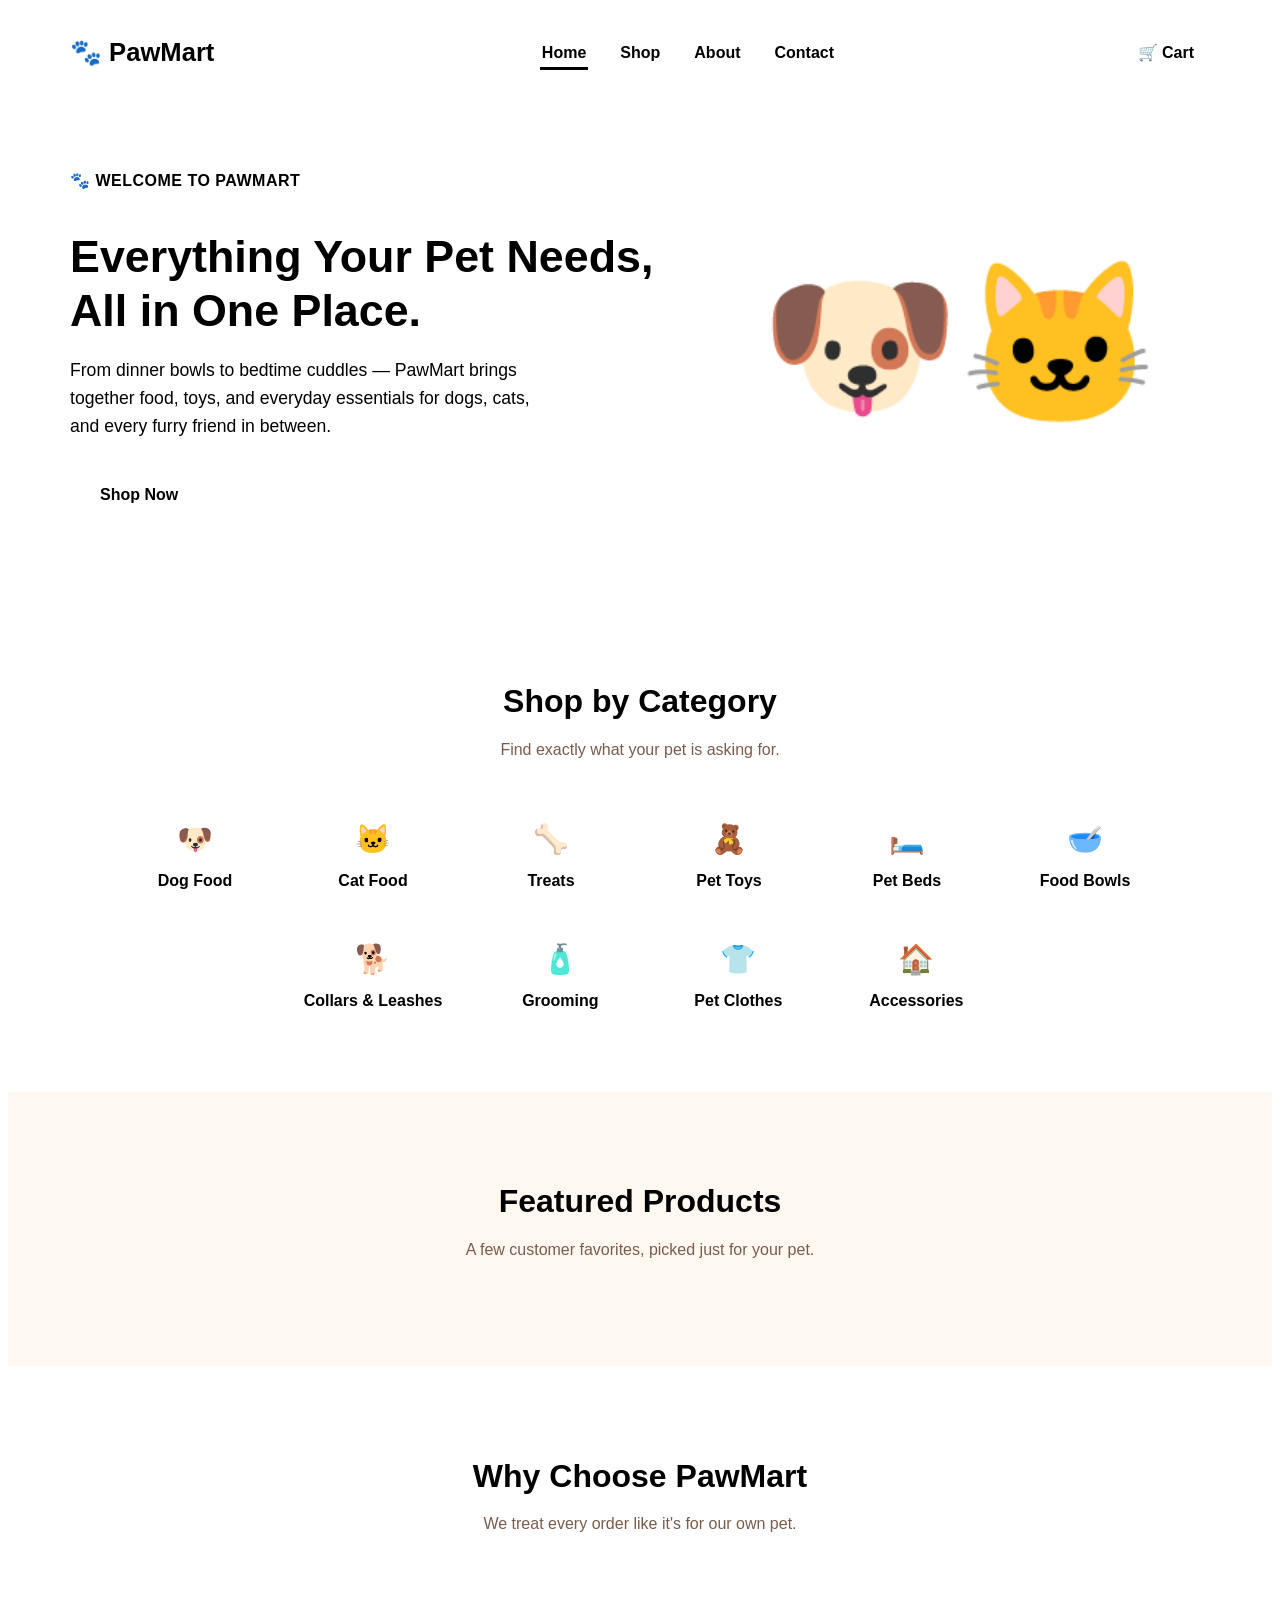
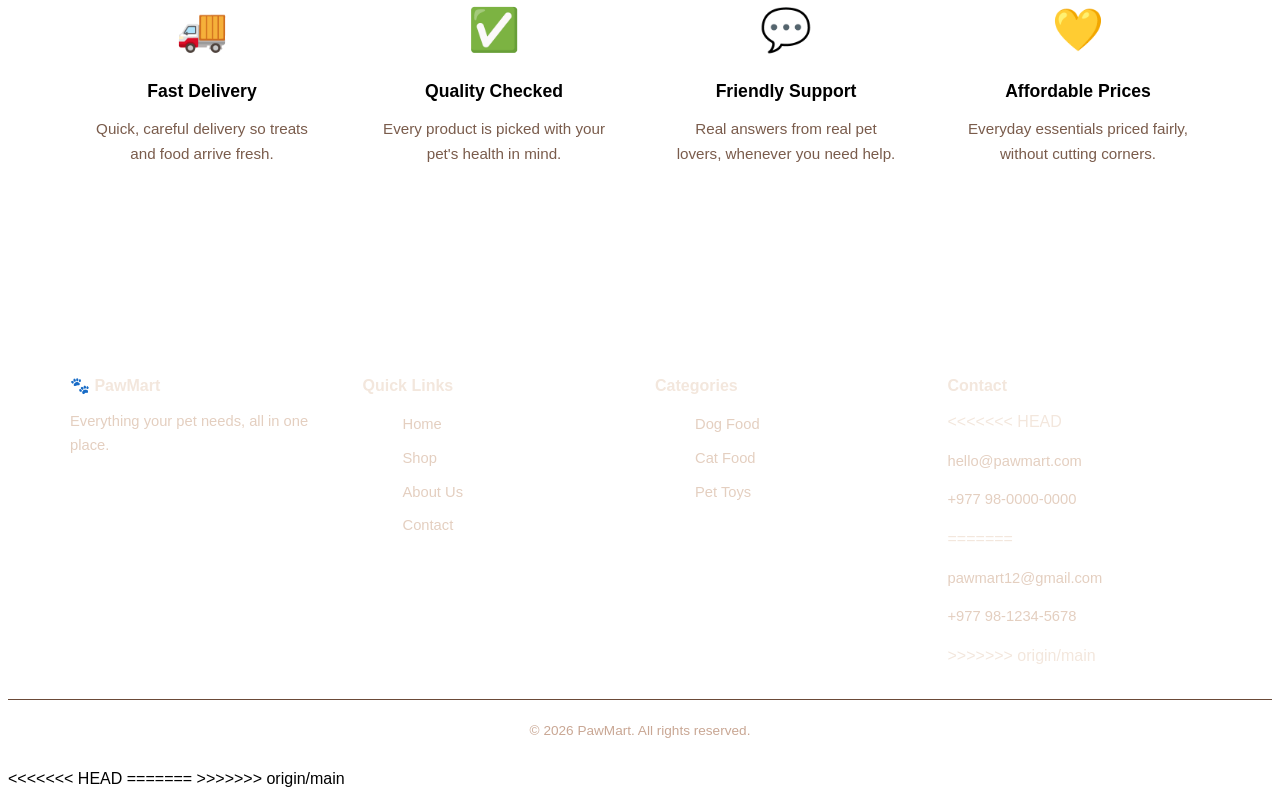
==== commit 363ae9b2: "Merge pull request #2 from np01cp4a250183-ai/Salina Salina" ====
--- a/pawmart/index.html
+++ b/pawmart/index.html
@@ -115,8 +115,13 @@
     </div>
     <div>
       <h4>Contact</h4>
+<<<<<<< HEAD
+      <p>hello@pawmart.com</p>
+      <p>+977 98-0000-0000</p>
+=======
       <p>pawmart12@gmail.com</p>
       <p>+977 98-1234-5678</p>
+>>>>>>> origin/main
     </div>
   </div>
   <div class="footer-bottom">© 2026 PawMart. All rights reserved.</div>
@@ -124,4 +129,8 @@
 
 <script src="js/script.js"></script>
 </body>
+<<<<<<< HEAD
 </html>
+=======
+</html>
+>>>>>>> origin/main
--- a/pawmart/css/style.css
+++ b/pawmart/css/style.css
@@ -1,7 +1,10 @@
+<<<<<<< HEAD
 /* ==========================================================================
    1. Variables & Global Reset
    ========================================================================== */
 @import url('https://fonts.googleapis.com/css2?family=Baloo+2:wght@500;600;700;800&family=Nunito:wght@400;600;700;800&display=swap');
+=======
+>>>>>>> origin/main
 
 :root {
   --color-primary: #E8823A;
@@ -16,6 +19,7 @@
   --shadow-hover: 0 10px 24px rgba(74, 46, 34, 0.16);
 }
 
+<<<<<<< HEAD
 *,
 *::before,
 *::after {
@@ -846,4 +850,149 @@
 
 .mt-24 {
   margin-top: 24px;
-}+}
+=======
+* { box-sizing: border-box; margin: 0; padding: 0; }
+html { scroll-behavior: smooth; }
+body { font-family: 'Nunito', sans-serif; background: var(--color-bg); color: var(--color-text); line-height: 1.6; }
+h1, h2, h3, h4 { font-family: 'Baloo 2', sans-serif; font-weight: 700; line-height: 1.2; }
+a { text-decoration: none; color: inherit; }
+ul { list-style: none; }
+img, svg { max-width: 100%; display: block; }
+.container { max-width: 1140px; margin: 0 auto; padding: 0 24px; }
+
+.btn { display: inline-block; font-family: 'Baloo 2', sans-serif; font-weight: 600; font-size: 1rem; padding: 14px 30px; border-radius: 999px; border: none; cursor: pointer; transition: transform 0.15s ease, box-shadow 0.15s ease, background 0.15s ease; }
+.btn:focus-visible { outline: 3px solid var(--color-secondary-dark); outline-offset: 2px; }
+.btn-primary { background: var(--color-primary); color: var(--color-white); box-shadow: var(--shadow); }
+.btn-primary:hover { background: var(--color-primary-dark); transform: translateY(-2px); box-shadow: var(--shadow-hover); }
+.btn-outline { background: transparent; color: var(--color-primary); border: 2px solid var(--color-primary); }
+.btn-outline:hover { background: var(--color-primary); color: var(--color-white); }
+.btn-small { padding: 9px 18px; font-size: 0.9rem; width: 100%; }
+
+.navbar { position: sticky; top: 0; z-index: 100; background: var(--color-bg); border-bottom: 3px solid var(--color-secondary); }
+.navbar .container { display: flex; align-items: center; justify-content: space-between; padding-top: 16px; padding-bottom: 16px; position: relative; }
+.logo { font-family: 'Baloo 2', sans-serif; font-size: 1.6rem; font-weight: 800; color: var(--color-primary-dark); display: flex; align-items: center; gap: 6px; }
+.nav-links { display: flex; gap: 30px; font-weight: 700; font-family: 'Baloo 2', sans-serif; }
+.nav-links a { padding: 6px 2px; border-bottom: 3px solid transparent; transition: border-color 0.15s ease, color 0.15s ease; }
+.nav-links a:hover, .nav-links a.active { border-color: var(--color-primary); color: var(--color-primary-dark); }
+.nav-cart { display: flex; align-items: center; gap: 8px; font-family: 'Baloo 2', sans-serif; font-weight: 700; background: var(--color-secondary); padding: 8px 16px; border-radius: 999px; }
+.nav-toggle { display: none; }
+
+@media (max-width: 760px) {
+  .nav-links { display: none; }
+  .nav-toggle { display: block; font-size: 1.6rem; background: none; border: none; cursor: pointer; }
+  .navbar.open .nav-links { display: flex; flex-direction: column; position: absolute; top: 100%; left: 0; right: 0; background: var(--color-bg); padding: 20px 24px; gap: 16px; border-bottom: 3px solid var(--color-secondary); }
+}
+
+.hero { padding: 70px 0; background: linear-gradient(180deg, var(--color-secondary) 0%, var(--color-bg) 100%); }
+.hero .container { display: flex; align-items: center; gap: 40px; flex-wrap: wrap; }
+.hero-copy { flex: 1 1 420px; }
+.hero-eyebrow { font-family: 'Baloo 2', sans-serif; color: var(--color-primary-dark); font-weight: 700; letter-spacing: 0.5px; margin-bottom: 10px; display: block; }
+.hero h1 { font-size: 2.8rem; margin-bottom: 18px; color: var(--color-text); }
+.hero h1 span { color: var(--color-primary); }
+.hero p { font-size: 1.1rem; margin-bottom: 28px; max-width: 480px; }
+.hero-visual { flex: 1 1 320px; text-align: center; font-size: 10rem; line-height: 1; }
+
+.section { padding: 64px 0; }
+.section-title { font-size: 2rem; text-align: center; margin-bottom: 8px; }
+.section-subtitle { text-align: center; color: #7A5C4C; margin-bottom: 40px; }
+
+.categories { display: flex; flex-wrap: wrap; gap: 14px; justify-content: center; }
+.category-chip { background: var(--color-white); border: 2px solid var(--color-secondary); padding: 14px 22px; border-radius: var(--radius); font-family: 'Baloo 2', sans-serif; font-weight: 600; text-align: center; min-width: 120px; cursor: pointer; transition: all 0.15s ease; }
+.category-chip .cat-icon { font-size: 1.8rem; display: block; margin-bottom: 6px; }
+.category-chip:hover, .category-chip.active { border-color: var(--color-primary); background: #FFF3E9; transform: translateY(-3px); }
+
+.product-grid { display: grid; grid-template-columns: repeat(auto-fill, minmax(230px, 1fr)); gap: 24px; }
+.product-card { background: var(--color-white); border-radius: var(--radius); box-shadow: var(--shadow); overflow: hidden; display: flex; flex-direction: column; transition: transform 0.15s ease, box-shadow 0.15s ease; }
+.product-card:hover { transform: translateY(-4px); box-shadow: var(--shadow-hover); }
+.product-thumb { background: var(--color-secondary); font-size: 4.5rem; text-align: center; padding: 30px 0; }
+.product-info { padding: 16px 18px 20px; display: flex; flex-direction: column; gap: 6px; flex: 1; }
+.product-cat { font-size: 0.78rem; text-transform: uppercase; letter-spacing: 0.5px; color: var(--color-primary-dark); font-weight: 700; }
+.product-name { font-family: 'Baloo 2', sans-serif; font-size: 1.05rem; }
+.product-price { font-weight: 800; font-size: 1.15rem; color: var(--color-text); margin: 4px 0 10px; }
+.product-info .btn { margin-top: auto; }
+.product-name-link:hover { color: var(--color-primary-dark); }
+
+.features { display: grid; grid-template-columns: repeat(auto-fit, minmax(220px, 1fr)); gap: 28px; }
+.feature-card { text-align: center; padding: 20px; }
+.feature-icon { font-size: 2.6rem; margin-bottom: 12px; }
+.feature-card h3 { margin-bottom: 8px; font-size: 1.1rem; }
+.feature-card p { color: #7A5C4C; font-size: 0.95rem; }
+
+.footer { background: var(--color-text); color: #F3E7DD; padding: 50px 0 24px; margin-top: 40px; }
+.footer .container { display: grid; grid-template-columns: repeat(auto-fit, minmax(200px, 1fr)); gap: 30px; margin-bottom: 30px; }
+.footer h4 { color: var(--color-white); margin-bottom: 14px; font-size: 1rem; }
+.footer a, .footer p { color: #E4CFC0; font-size: 0.92rem; }
+.footer ul li { margin-bottom: 8px; }
+.footer ul li a:hover { color: var(--color-primary); }
+.footer-bottom { text-align: center; padding-top: 20px; border-top: 1px solid #6b4a38; font-size: 0.85rem; color: #C9A794; }
+
+.page-header { background: var(--color-secondary); padding: 44px 0; text-align: center; }
+.page-header h1 { font-size: 2.2rem; }
+.page-header p { margin-top: 8px; color: #3F5A62; }
+
+.filter-bar { display: flex; gap: 12px; flex-wrap: wrap; justify-content: center; margin-bottom: 36px; }
+.filter-btn { font-family: 'Baloo 2', sans-serif; font-weight: 600; background: var(--color-white); border: 2px solid var(--color-secondary); padding: 8px 18px; border-radius: 999px; cursor: pointer; }
+.filter-btn.active, .filter-btn:hover { background: var(--color-primary); border-color: var(--color-primary); color: var(--color-white); }
+
+.product-detail { display: flex; gap: 50px; flex-wrap: wrap; align-items: flex-start; }
+.product-detail-image { flex: 1 1 320px; background: var(--color-secondary); border-radius: var(--radius); font-size: 9rem; text-align: center; padding: 60px 0; }
+.product-detail-info { flex: 1 1 360px; }
+.product-detail-info .product-cat { display: block; margin-bottom: 8px; }
+.product-detail-info h1 { font-size: 2rem; margin-bottom: 10px; }
+.product-detail-price { font-size: 1.8rem; font-weight: 800; margin-bottom: 18px; }
+.product-detail-desc { margin-bottom: 24px; color: #5C4234; }
+.qty-row { display: flex; align-items: center; gap: 14px; margin-bottom: 24px; }
+.qty-row label { font-family: 'Baloo 2', sans-serif; font-weight: 700; }
+.qty-control { display: flex; align-items: center; border: 2px solid var(--color-secondary); border-radius: 999px; overflow: hidden; }
+.qty-control button { background: var(--color-secondary); border: none; width: 36px; height: 36px; font-size: 1.1rem; cursor: pointer; }
+.qty-control input { width: 48px; text-align: center; border: none; font-family: 'Nunito', sans-serif; font-weight: 700; font-size: 1rem; }
+
+.about-story { display: flex; gap: 40px; flex-wrap: wrap; align-items: center; }
+.about-story-visual { flex: 1 1 280px; text-align: center; font-size: 7rem; }
+.about-story-copy { flex: 2 1 400px; }
+.about-story-copy p { margin-bottom: 14px; color: #5C4234; }
+.mission-grid { display: grid; grid-template-columns: repeat(auto-fit, minmax(240px, 1fr)); gap: 24px; }
+.mission-card { background: var(--color-white); border-radius: var(--radius); padding: 26px; box-shadow: var(--shadow); }
+.mission-card .feature-icon { margin-bottom: 10px; }
+.team-grid { display: grid; grid-template-columns: repeat(auto-fit, minmax(180px, 1fr)); gap: 24px; }
+.team-card { text-align: center; }
+.team-avatar { width: 110px; height: 110px; border-radius: 50%; background: var(--color-secondary); font-size: 3rem; display: flex; align-items: center; justify-content: center; margin: 0 auto 12px; }
+.team-card h3 { font-size: 1rem; }
+.team-card p { font-size: 0.85rem; color: #7A5C4C; }
+
+.contact-layout { display: flex; gap: 44px; flex-wrap: wrap; }
+.contact-form { flex: 1 1 380px; background: var(--color-white); padding: 30px; border-radius: var(--radius); box-shadow: var(--shadow); }
+.contact-info { flex: 1 1 300px; }
+.form-group { margin-bottom: 18px; }
+.form-group label { display: block; font-family: 'Baloo 2', sans-serif; font-weight: 700; margin-bottom: 6px; }
+.form-group input, .form-group textarea { width: 100%; padding: 12px 14px; border-radius: 10px; border: 2px solid var(--color-secondary); font-family: 'Nunito', sans-serif; font-size: 1rem; background: var(--color-bg); }
+.form-group textarea { resize: vertical; min-height: 110px; }
+.form-group input:focus, .form-group textarea:focus { outline: none; border-color: var(--color-primary); }
+.info-item { display: flex; gap: 14px; margin-bottom: 20px; align-items: flex-start; }
+.info-item .icon { font-size: 1.6rem; }
+.info-item h4 { font-size: 0.95rem; margin-bottom: 2px; }
+.info-item p { color: #5C4234; font-size: 0.92rem; }
+.faq-item { margin-bottom: 16px; background: var(--color-white); border-radius: 12px; box-shadow: var(--shadow); }
+.faq-question { width: 100%; text-align: left; background: none; border: none; padding: 16px 20px; font-family: 'Baloo 2', sans-serif; font-weight: 700; font-size: 1rem; cursor: pointer; display: flex; justify-content: space-between; align-items: center; }
+.faq-answer { padding: 0 20px; max-height: 0; overflow: hidden; color: #5C4234; transition: max-height 0.2s ease, padding 0.2s ease; }
+.faq-item.open .faq-answer { padding: 0 20px 18px; max-height: 200px; }
+.faq-item.open .faq-icon { transform: rotate(45deg); }
+.faq-icon { transition: transform 0.2s ease; font-size: 1.2rem; color: var(--color-primary); }
+
+.cart-table { width: 100%; border-collapse: collapse; background: var(--color-white); border-radius: var(--radius); overflow: hidden; box-shadow: var(--shadow); }
+.cart-table th { background: var(--color-secondary); font-family: 'Baloo 2', sans-serif; text-align: left; padding: 14px 16px; }
+.cart-table td { padding: 16px; border-bottom: 1px solid #F1E6DA; }
+.cart-product { display: flex; align-items: center; gap: 14px; }
+.cart-thumb { font-size: 2.2rem; background: var(--color-bg); border-radius: 10px; padding: 8px 12px; }
+.cart-qty { width: 60px; padding: 6px 8px; border: 2px solid var(--color-secondary); border-radius: 8px; text-align: center; }
+.remove-link { color: var(--color-primary-dark); font-weight: 700; cursor: pointer; }
+.cart-summary { max-width: 360px; margin-left: auto; margin-top: 30px; background: var(--color-white); border-radius: var(--radius); padding: 24px; box-shadow: var(--shadow); }
+.cart-summary-row { display: flex; justify-content: space-between; margin-bottom: 12px; }
+.cart-summary-row.total { font-weight: 800; font-size: 1.2rem; border-top: 2px dashed var(--color-secondary); padding-top: 12px; margin-top: 12px; }
+.cart-summary .btn { width: 100%; margin-top: 10px; }
+.empty-note { text-align: center; padding: 40px 0; color: #7A5C4C; }
+
+.text-center { text-align: center; }
+.mt-24 { margin-top: 24px; }
+>>>>>>> origin/main
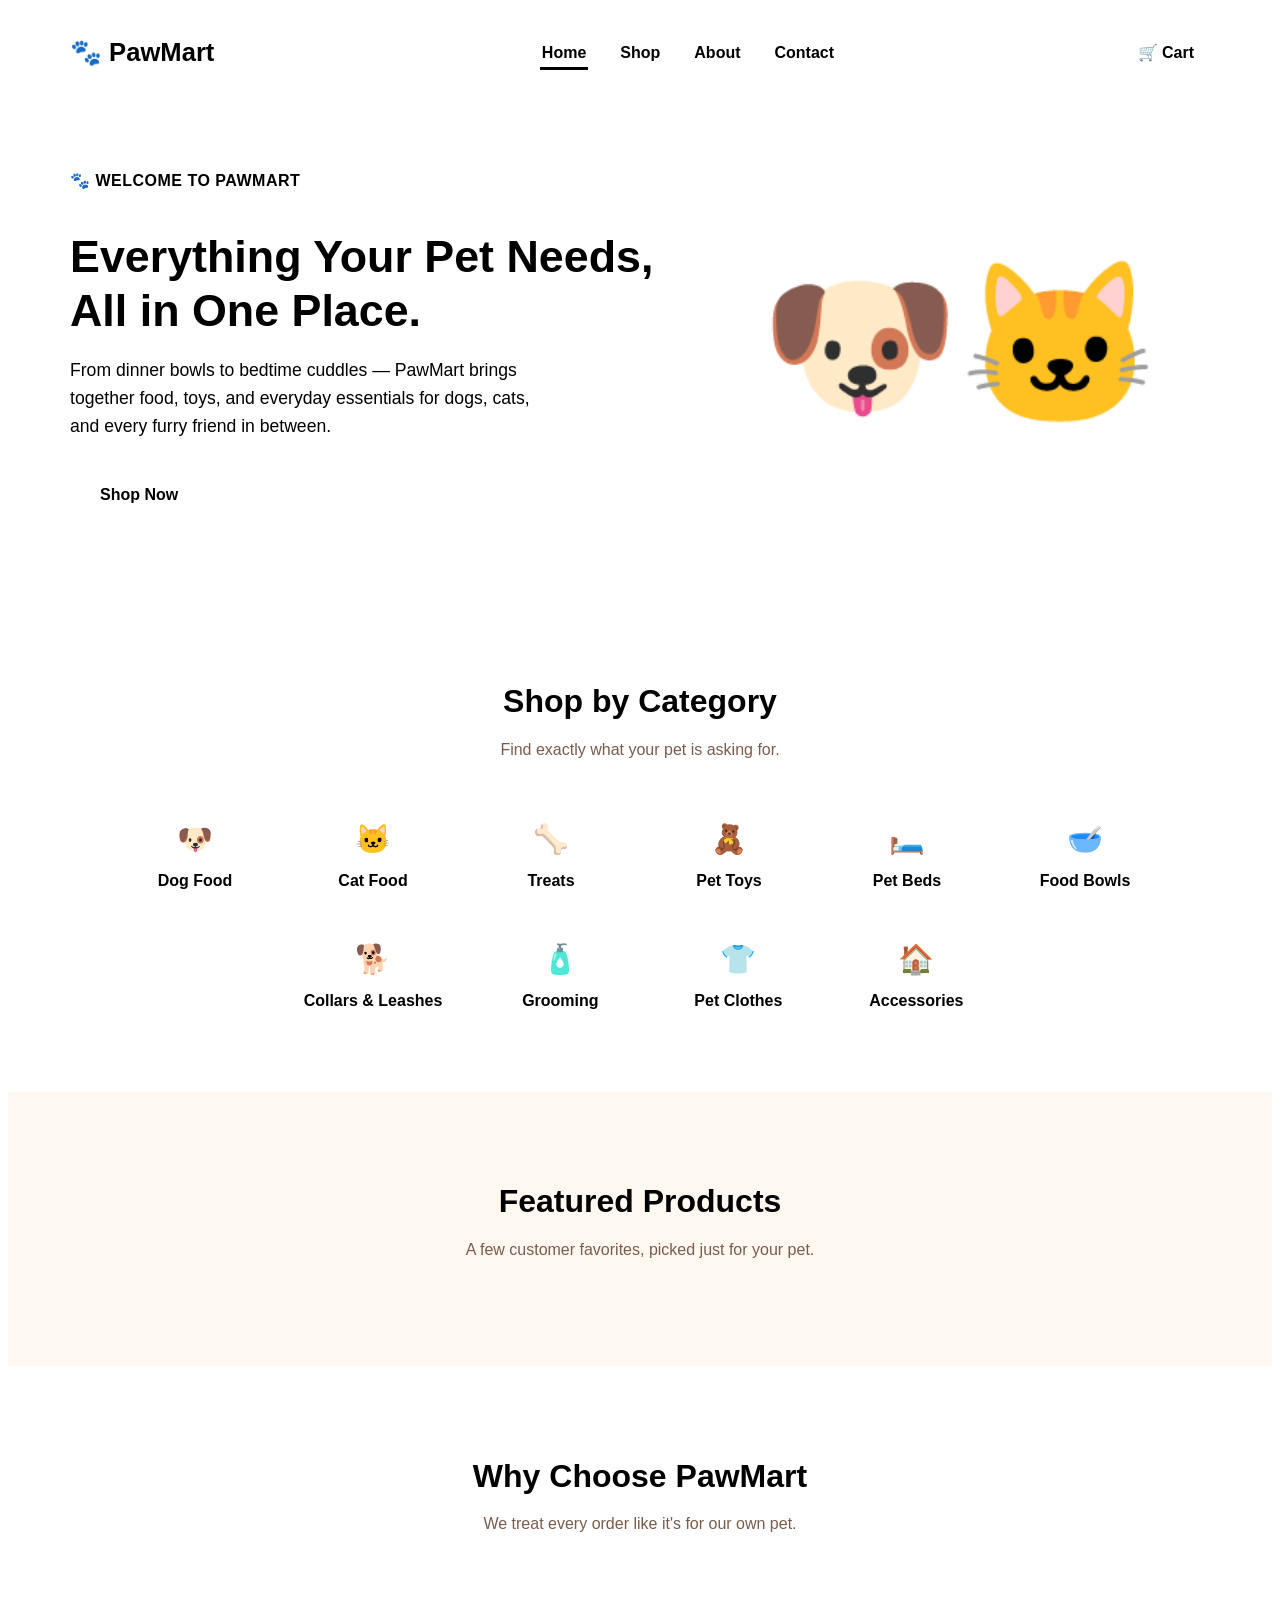
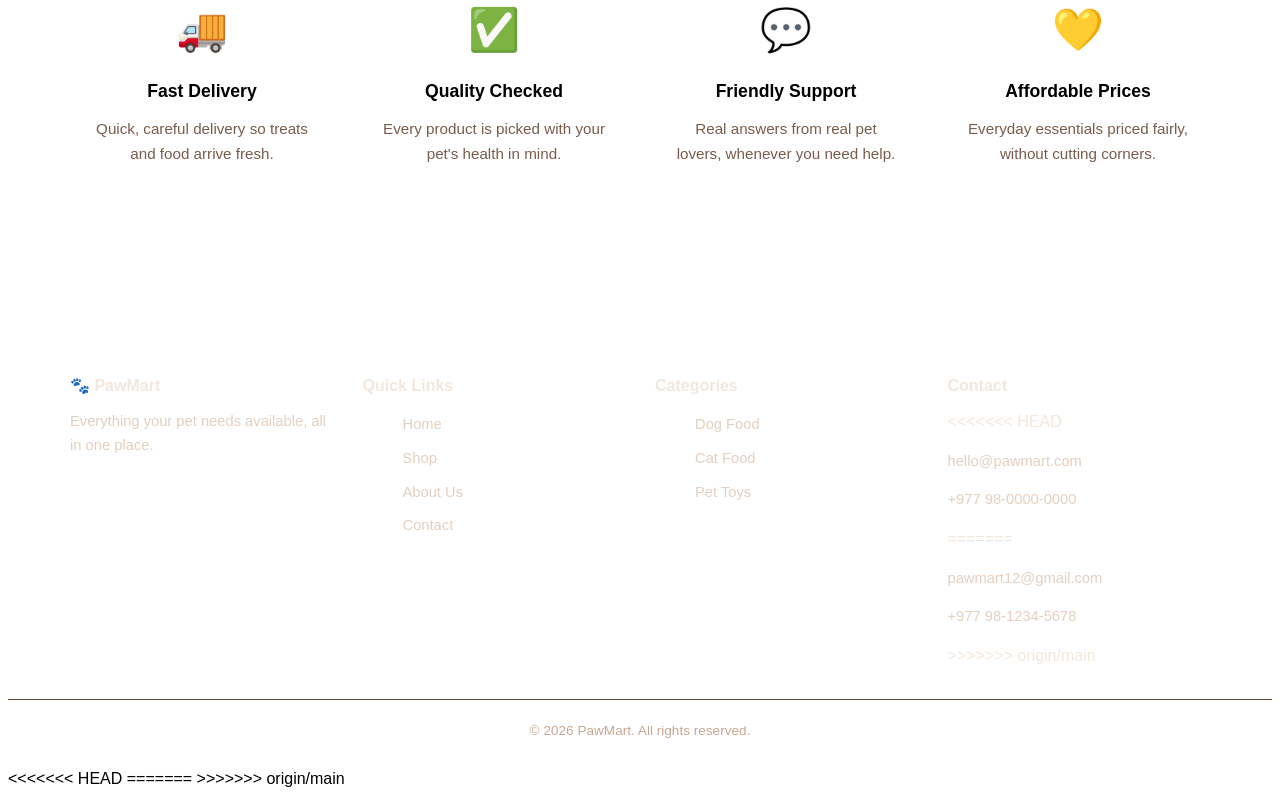
==== commit a542454e: "main merge origin/main into neharika" ====
--- a/pawmart/index.html
+++ b/pawmart/index.html
@@ -94,7 +94,7 @@
   <div class="container">
     <div>
       <h4>🐾 PawMart</h4>
-      <p>Everything your pet needs, all in one place.</p>
+      <p>Everything your pet needs available, all in one place.</p>
     </div>
     <div>
       <h4>Quick Links</h4>
